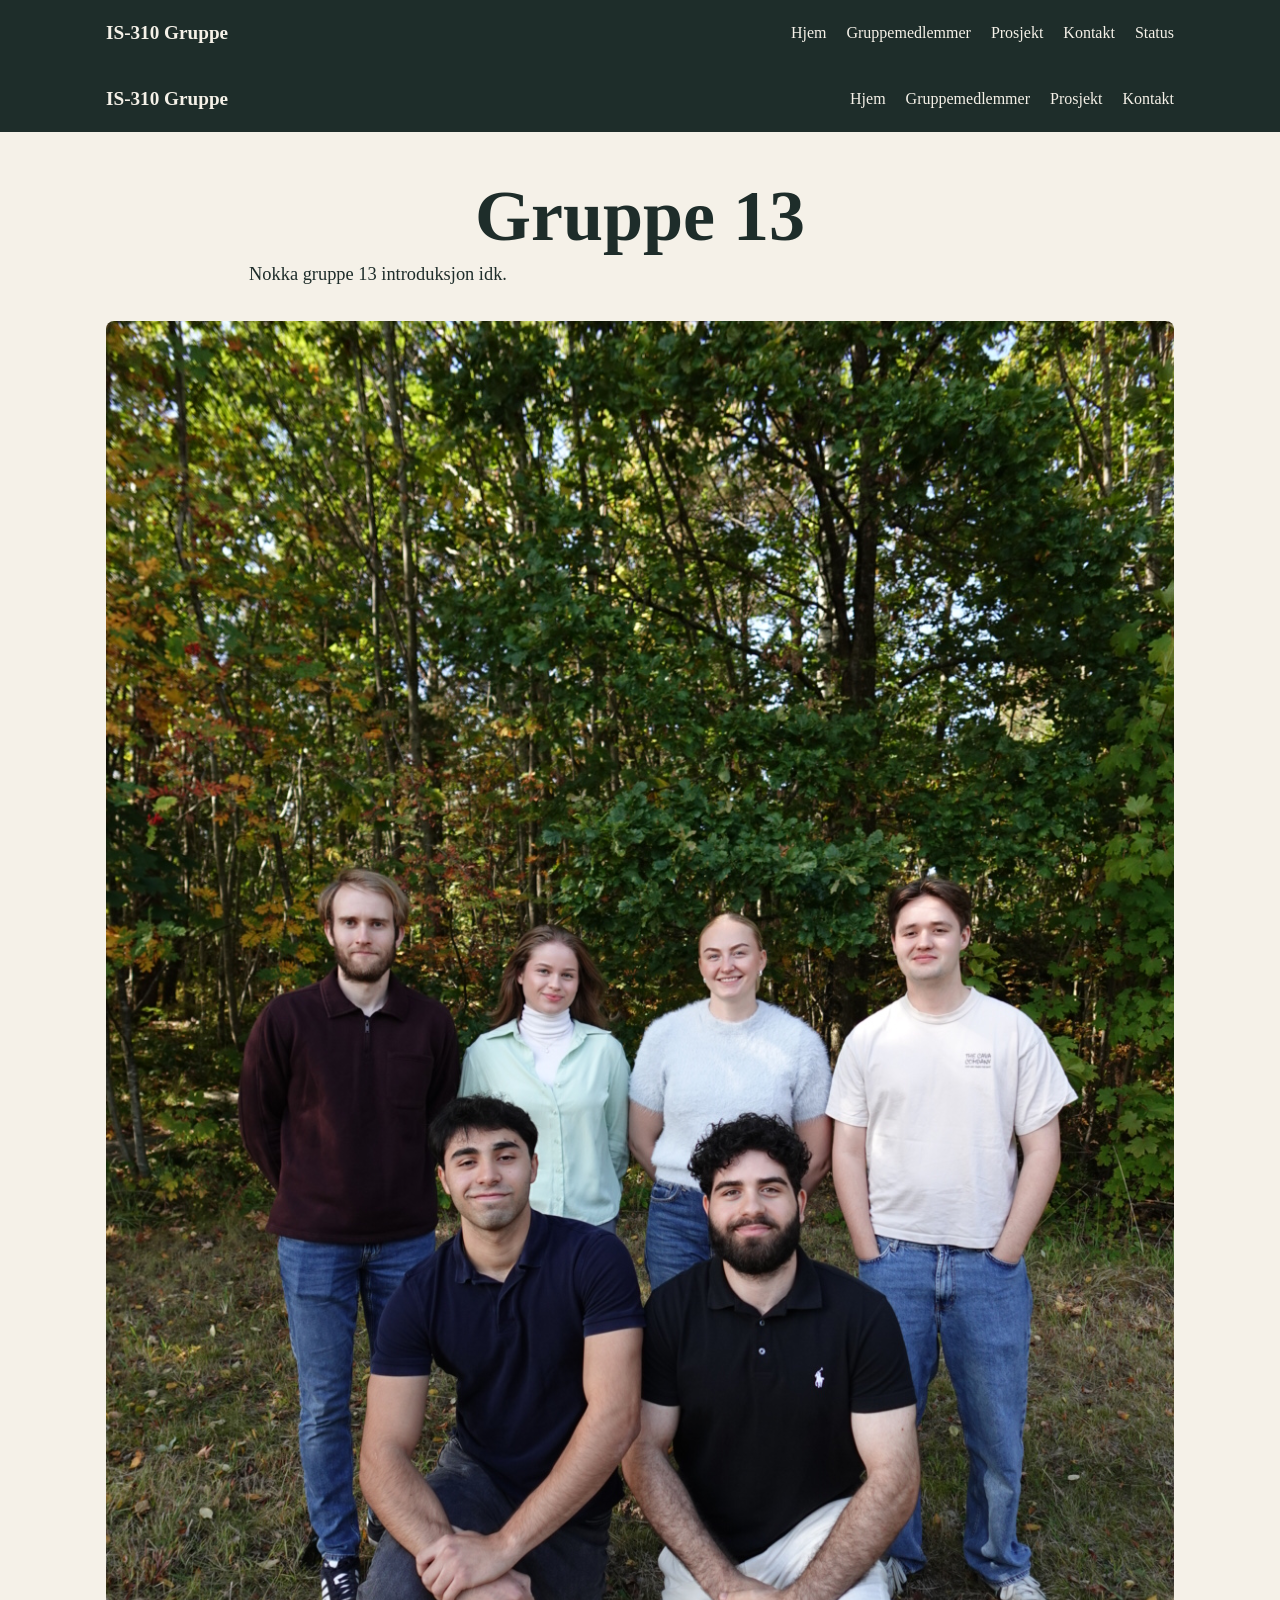
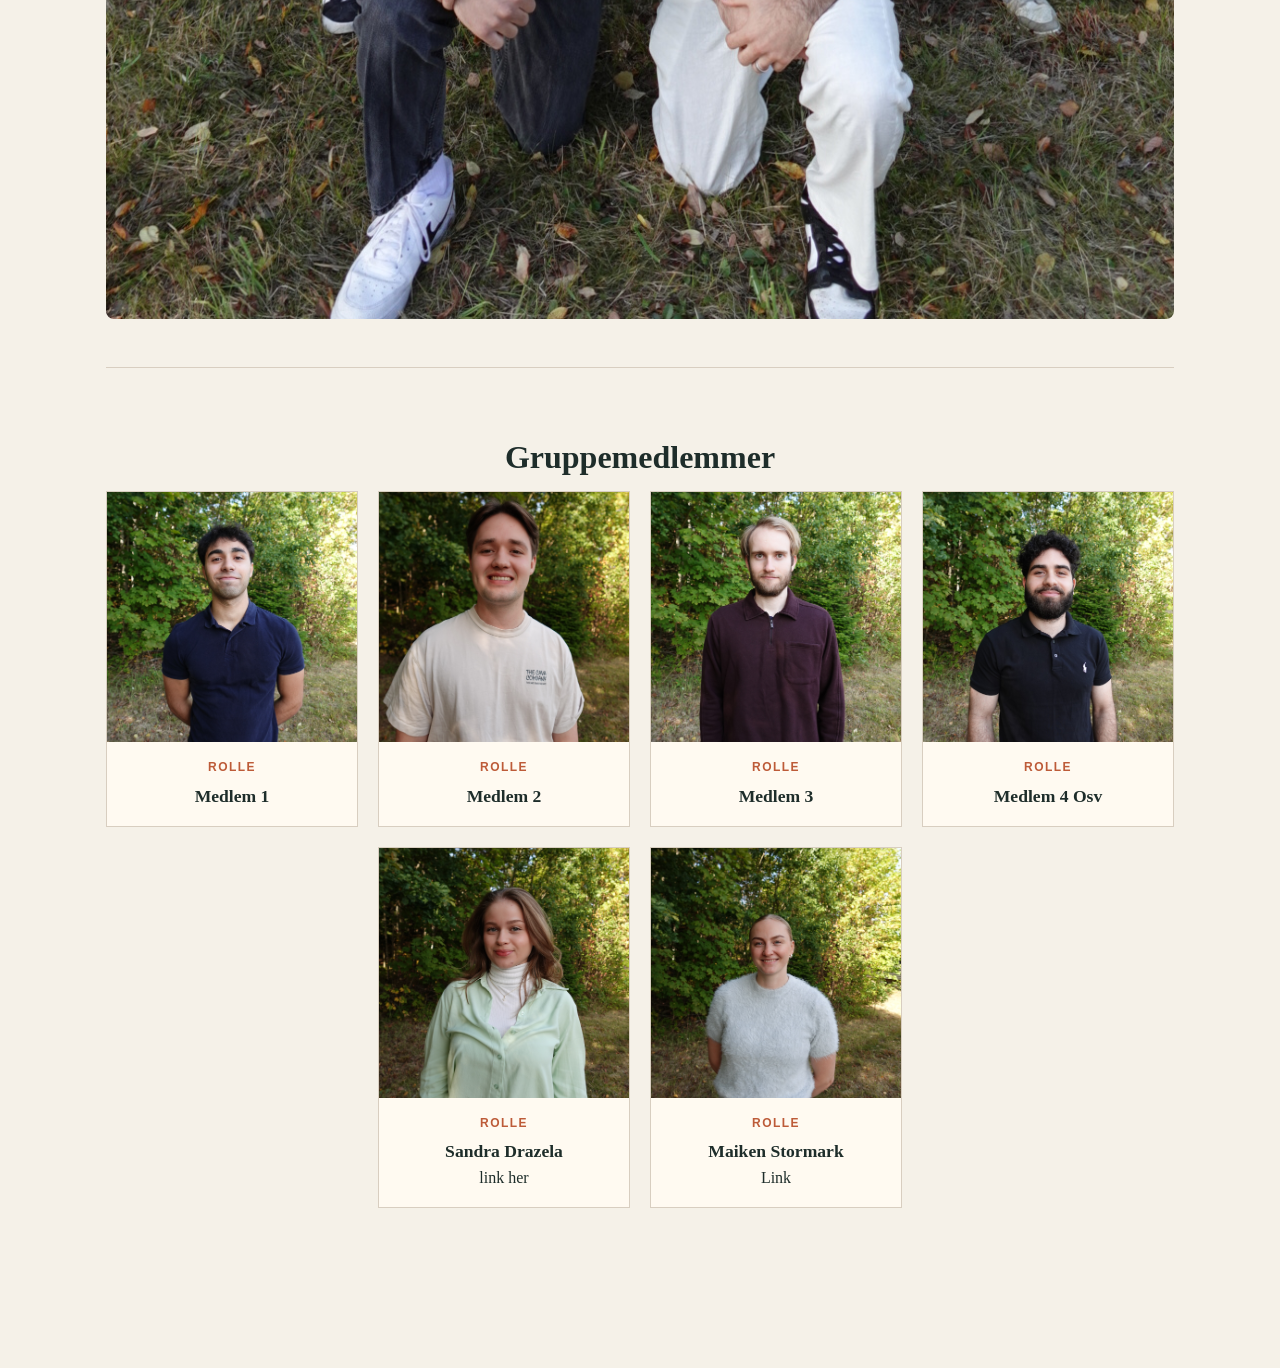
==== Gruppemedlemmer.html @ 1a76570b "tekst for maiken og sandra" ====
<!DOCTYPE html>
<html lang="no">
<head>
    <meta charset="UTF-8">
    <meta name="viewport" content="width=device-width, initial-scale=1.0">
    <link rel="stylesheet" href="styles.css">
    <script src="script.js" defer></script>
    <title>Gruppemedlemmer</title>
</head>
<body>
    <header>
         <nav>
            <a href="index.html">IS-310 Gruppe</a>
            <ul>
                <li><a href="index.html">Hjem</a></li>
                <li><a href="Gruppemedlemmer.html">Gruppemedlemmer</a></li>
                <li><a href="index.html#prosjekt">Prosjekt</a></li>
                <li><a href="index.html#kontakt">Kontakt</a></li>
            </ul>
        </nav>
    </header>

    <main>
        <section id="gruppe-introduksjon" class="intro-section">
            <h1>Gruppe 13</h1>
            <p class="intro-copy">Nokka gruppe 13 introduksjon idk.</p>
            <div class="group-picture">
                <img src="Bilder/Gruppe.JPG" alt="Gruppebilde">
            </div>
        </section>
        <section class="member-pictures">
            <h2>Gruppemedlemmer</h2>

            <div class="grid"> <!-- Legge til linkedin og andre sosiale medier github profil link osv og style ikoner slik at man trykker på ikon av SoMe også kommer du til linken-->
                <article class="card" tabindex="0" data-good-at="Eksempel info Ferdigheter" data-more-info="Interesser og anna info ig">
                    <img src="Bilder/Moussa.JPG" alt="Moussa Farhat">
                    <div class="card-content">
                        <p class="card-role">Rolle</p>
                        <h3>Medlem 1</h3>
                    </div>
                </article>
                <article class="card" tabindex="0" data-good-at="Ferdigheter etc" data-more-info="Mer info">
                    <img src="Bilder/Birk.JPG" alt="Birk Bonsaksen">
                    <div class="card-content">
                        <p class="card-role">Rolle</p>
                        <h3>Medlem 2</h3>
                    </div>
                </article>
                <article class="card" tabindex="0" data-good-at="etc" data-more-info="etc">
                    <img src="Bilder/Sander.JPG" alt="Sander Hauge">
                    <div class="card-content">
                        <p class="card-role">Rolle</p>
                        <h3>Medlem 3</h3>
                    </div>
                </article>
                <article class="card" tabindex="0" data-good-at="" data-more-info="">
                    <img src="Bilder/Hadi.JPG" alt="Hadi Farhat">
                    <div class="card-content">
                        <p class="card-role">Rolle</p>
                        <h3>Medlem 4 Osv</h3>
                    </div>
                </article>
                <article class="card" tabindex="0" data-good-at="Jeg er 24 år og kommer fra Grimstad. Som person er jeg nysgjerrig, engasjert og opptatt av å lære nye ting og utvikle meg både faglig og personlig. Styrkene mine ligger i samarbeid og struktur, og gjennom min tidligere rolle som leder i studentforeningen for IT-studenter har jeg fått verdifull erfaring med å koordinere oppgaver, følge opp et team og skape god dynamikk.

Mine interesser ligger innenfor design, brukervennlighet og skjæringspunktet mellom mennesker, organisasjon og teknologi. Gjennom studiet har jeg blitt opptatt av hvordan digitale løsninger tilpasses ulike brukerbehov og bidra til å effektivisere arbeidsprosesser. " data-more-info="">
                    <img src="Bilder/Sandra.JPG" alt="Sandra Drazela">
                    <div class="card-content">
                        <p class="card-role">Rolle</p>
                        <h3>Sandra Drazela</h3>
                        <p>link her</p>
                    </div>
                </article>
                <article class="card" tabindex="0" data-good-at="Jeg er 25 år og kommer fra Vennesla. Jeg liker å jobbe med mennesker og har erfaring både fra å jobbe på skole, støttekontakt og som fengselsbetjent. Jeg trives godt i et team og synes det er spennende å bli kjent og lære av brukere og kunder. 
Interessen for IT kom fordi faget er kreativt, nyskapende og gir mange ulike muligheter. Jeg er spesielt interessert i brukerfokus, universell utforming og brukergrenesnitt. Det er motiverende å se hvordan et prosjekt kan utvikle seg fra en ide og samtaler til et faktisk program. Jeg liker godt å lære nye ting og ser frem til å utvikle meg videre gjennom dette prosjektet. 
" data-more-info="">
                    <img src="Bilder/Maiken.JPG" alt="Maiken Stormark">
                    <div class="card-content">
                        <p class="card-role">Rolle</p>
                        <h3>Maiken Stormark</h3>
                        <p> Link</p>
            
                    </div>
                </article>
            </div>
        </section>
    </main>
    <div class="image-modal" aria-hidden="true" role="dialog" aria-labelledby="modal-title">
        <div class="member-modal">
            <button class="modal-close" type="button" aria-label="Lukk informasjon">&times;</button>
            <img class="modal-member-image" src="" alt="">
            <p class="card-role modal-role"></p>
            <h2 id="modal-title"></h2>
            <p><strong>God på:</strong> <span class="modal-strengths"></span></p>
            <p class="modal-description"></p>
        </div>
    </div>
</body>
</html>
---- styles.css ----
* {
    box-sizing: border-box;
}

body {
    margin: 0;
    font-family: Georgia, 'Times New Roman', serif;
    background: #f5f1e8;
    color: #1e2d2a;
    line-height: 1.6;
}

a {
    color: #1e2d2a;
    text-decoration: none;
}

a:hover {
    color: #bd5b38;
}

header {
    background: #1e2d2a;
    color: #f5f1e8;
    padding: 1.1rem 0;
    position: sticky;
    top: 0;
    z-index: 10;
}

nav {
    max-width: 1100px;
    margin: 0 auto;
    padding: 0 1rem;
    display: flex;
    justify-content: space-between;
    align-items: center;
}

nav > a {
    font-weight: bold;
    font-size: 1.2rem;
    color: #f5f1e8;
    margin-right: 2rem;
}

nav ul {
    list-style: none;
    margin: 0;
    padding: 0;
    display: flex;
    gap: 1.25rem;
}

nav li a {
    color: #f5f1e8;
    transition: color 180ms ease;
}

nav li a:hover,
nav li a:focus-visible {
    color: #e7a27c;
}

nav li {
    display: inline;
}

main {
    max-width: 1100px;
    margin: 0 auto;
    padding: 3rem 1rem;
    text-align: center;
}

section {
    margin-bottom: 4rem;
    padding-bottom: 3rem;
    border-bottom: 1px solid #d8cec0;
}

section:last-child {
    border-bottom: none;
}

h1, h2, h3 {
    margin-top: 0;
    margin-bottom: 0.5rem;
}

h1 {
    font-size: clamp(2.5rem, 6vw, 4.5rem);
    line-height: 1;
}

h2 {
    font-size: 2rem;
}

h3 {
    font-size: 1.1rem;
}

.projects-container {
    display: flex;
    gap: 1.5rem;
    justify-content: center;
    flex-wrap: wrap;
    margin-top: 2rem;
}

.project-card {
    flex: 1;
    min-width: 200px;
    max-width: 250px;
    padding: 2rem;
    background: #ffffff;
    border: 1px solid #d8cec0;
    border-radius: 8px;
    box-shadow: 0 2px 4px rgba(0, 0, 0, 0.1);
}

.pågår {
    margin-top: 4rem;
    margin-bottom: 4rem;
}

.fullført {
    margin-top: 4rem;
    margin-bottom: 4rem;
}

.demo {
    margin-top: 4rem;
    margin-bottom: 4rem;
}

p {
    margin: 0.5rem 0;
}

article {
    margin-bottom: 1rem;
}

.card-role {
    color: #bd5b38;
    font-family: Arial, sans-serif;
    font-size: 0.75rem;
    font-weight: bold;
    letter-spacing: 0.12em;
    text-transform: uppercase;
}

.intro-copy {
    font-size: 1.15rem;
    max-width: 34rem;
}

.group-picture {
    margin-top: 2rem;
    max-height: 100%;
}

.group-picture img {
    display: block;
     width: 100%;
    height: auto;
    border-radius: 8px;
}
   

.grid {
    display: grid;
    gap: 1.25rem;
    grid-template-columns: repeat(4, minmax(0, 1fr));
}

.card {
    background: #fffaf1;
    border: 1px solid #d8cec0;
    cursor: pointer;
    margin: 0;
    overflow: hidden;
    transition: box-shadow 180ms ease, transform 180ms ease;
}

.card:hover,
.card:focus-visible {
    box-shadow: 0 0.75rem 1.5rem rgba(30, 45, 42, 0.14);
    outline: none;
    transform: translateY(-0.25rem);
}

.card img {
    aspect-ratio: 1 / 1;
    display: block;
    object-fit: cover;
    width: 100%;
}

.card img:not([src]),
.card img[src=""] {
    background: #ded5c8;
}

.card-content {
    padding: 1rem;
}

.card-content h3,
.card-content p {
    margin: 0;
}

.card-role {
    margin-bottom: 0.25rem !important;
}

.card:nth-child(5),
.card:nth-child(6) {
    grid-column: 2 / span 1;
}

.card:nth-child(6) {
    grid-column: 3 / span 1;
}

.image-modal {
    align-items: center;
    background: rgba(20, 30, 28, 0.88);
    display: flex;
    inset: 0;
    justify-content: center;
    opacity: 0;
    padding: 2rem;
    pointer-events: none;
    position: fixed;
    transition: opacity 180ms ease;
    visibility: hidden;
    z-index: 2;
}

.image-modal.is-open {
    opacity: 1;
    pointer-events: auto;
    visibility: visible;
}

body.modal-open {
    overflow: hidden;
}

.member-modal {
    background: #fffaf1;
    max-width: 30rem;
    padding: 2.5rem 2rem 2rem;
    position: relative;
    width: 100%;

    max-height: 90vh;
    overflow-y: auto;

}

.modal-member-image {
    aspect-ratio: 1 / 1;
    background: #ded5c8;
    display: block;
    margin-bottom: 1.5rem;
    object-fit: cover;
    width: 100%;
}

.member-modal h2,
.member-modal p {
    margin-top: 0;
}

.modal-close {
    background: transparent;
    border: 0;
    color: black;
    cursor: pointer;
    font-size: 2rem;
    line-height: 1;
    padding: 0.5rem;
    position: absolute;
    right: 1rem;
    top: 1rem;
}

.modal-role {
    margin-bottom: 0.25rem !important;
}

footer {
    border-top: 1px solid #d8cec0;
    padding: 1rem;
    text-align: center;
    color: #68736d;
}

.progress-section {
    margin: 2rem 0 4rem 0;
    max-width: 600px;
    margin-left: auto;
    margin-right: auto;
}

.progress-bar-container {
    width: 100%;
    height: 30px;
    background: #ded5c8;
    border-radius: 15px;
    overflow: hidden;
    border: 1px solid #d8cec0;
    margin-top: 4rem;
}

.progress-bar {
    height: 100%;
    background: linear-gradient(90deg, #307409, #0db01d);
    width: 0%;
    transition: width 300ms ease;
    display: flex;
    align-items: center;
    justify-content: center;
    color: #ffffff;
    font-weight: bold;
    font-size: 0.9rem;
}

#progressText {
    text-align: center;
    margin-top: 1rem;
    font-weight: bold;
    color: #1e2d2a;
}

@media (max-width: 700px) {
    nav {
        align-items: flex-start;
        flex-direction: column;
        gap: 0.75rem;
    }

    nav ul {
        flex-wrap: wrap;
        gap: 0.5rem 1rem;
    }

    .grid {
        grid-template-columns: repeat(2, minmax(0, 1fr));
    }
}

@media (max-width: 420px) {
    .grid {
        grid-template-columns: 1fr;
    }
}
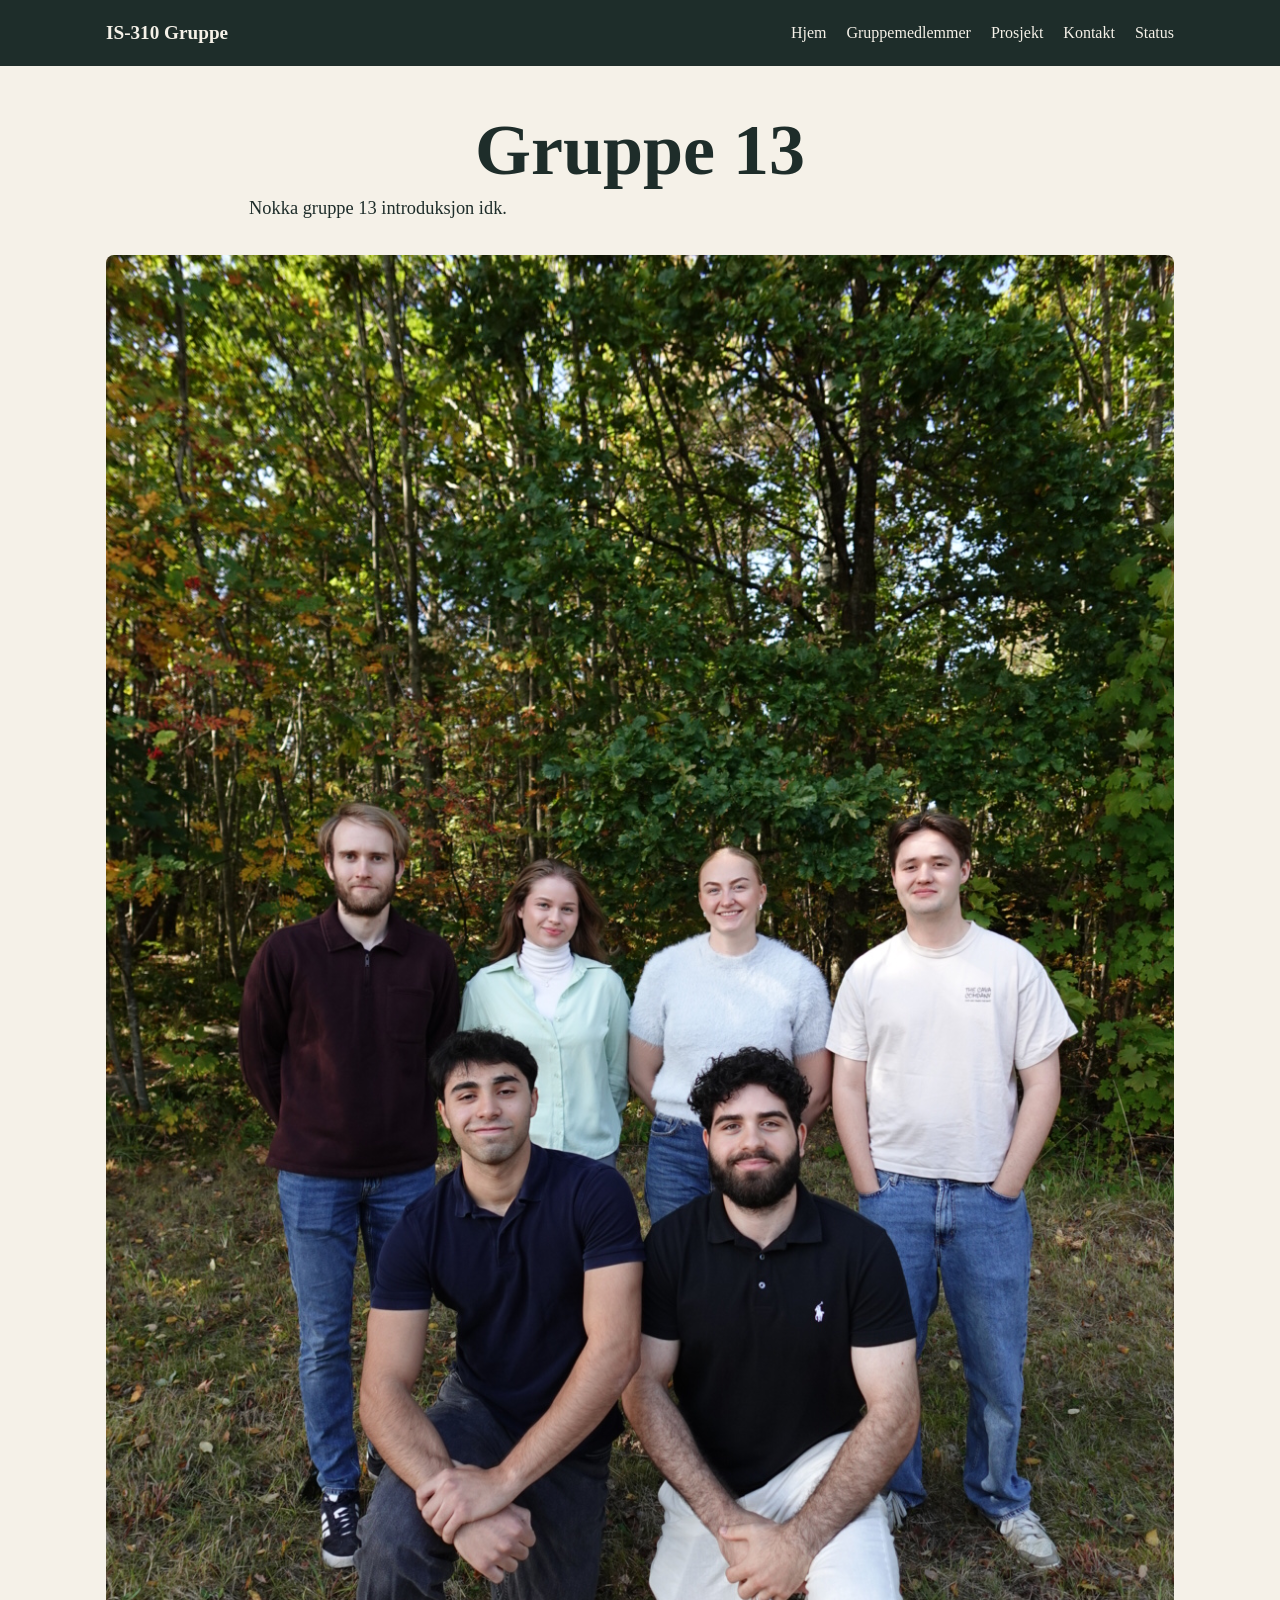
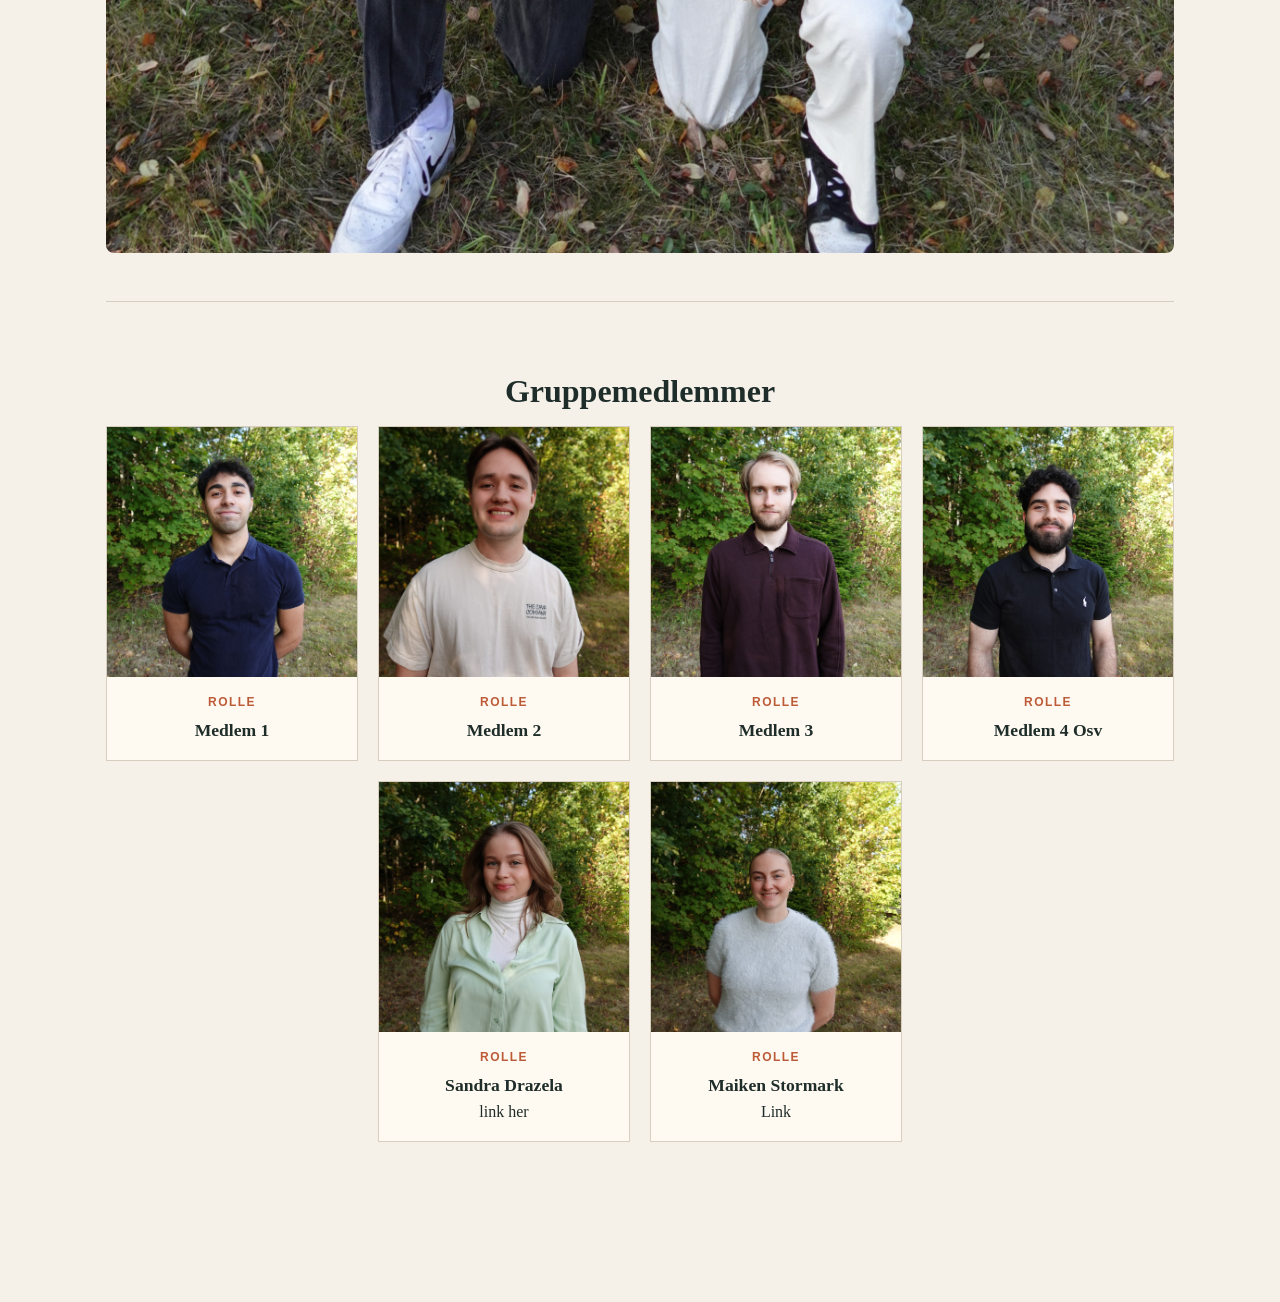
==== commit 71a554a6: "Merge branch 'maiken'" ====
--- a/Gruppemedlemmer.html
+++ b/Gruppemedlemmer.html
@@ -8,18 +8,6 @@
     <title>Gruppemedlemmer</title>
 </head>
 <body>
-    <header>
-         <nav>
-            <a href="index.html">IS-310 Gruppe</a>
-            <ul>
-                <li><a href="index.html">Hjem</a></li>
-                <li><a href="Gruppemedlemmer.html">Gruppemedlemmer</a></li>
-                <li><a href="index.html#prosjekt">Prosjekt</a></li>
-                <li><a href="index.html#kontakt">Kontakt</a></li>
-            </ul>
-        </nav>
-    </header>
-
     <main>
         <section id="gruppe-introduksjon" class="intro-section">
             <h1>Gruppe 13</h1>
@@ -39,7 +27,7 @@
                         <h3>Medlem 1</h3>
                     </div>
                 </article>
-                <article class="card" tabindex="0" data-good-at="Ferdigheter etc" data-more-info="Mer info">
+                <article class="card" tabindex="0" data-good-at="Moussa er lowkey den beste i verden, han kan det ingen andre kan og han skal fange alle pokemon i verden, han skal være den beste som noen gang var" data-more-info="Referanse til pokemon go, han er en pokemon masterweofweofjwf oeiwfo iwefoi ewjfoiwejfoi wefojwe ofjweoifj ewoifj weoifj owiejfoiwejf wef owejfoijwe foiwejf oiwejfoipa jgoihøi dshøgas jgh akjshd kjlfghasjfh sdjklfhls dhfluiwehfiu ewhfpuiah sfpiusdh puiheui fhaesui  ">
                     <img src="Bilder/Birk.JPG" alt="Birk Bonsaksen">
                     <div class="card-content">
                         <p class="card-role">Rolle</p>
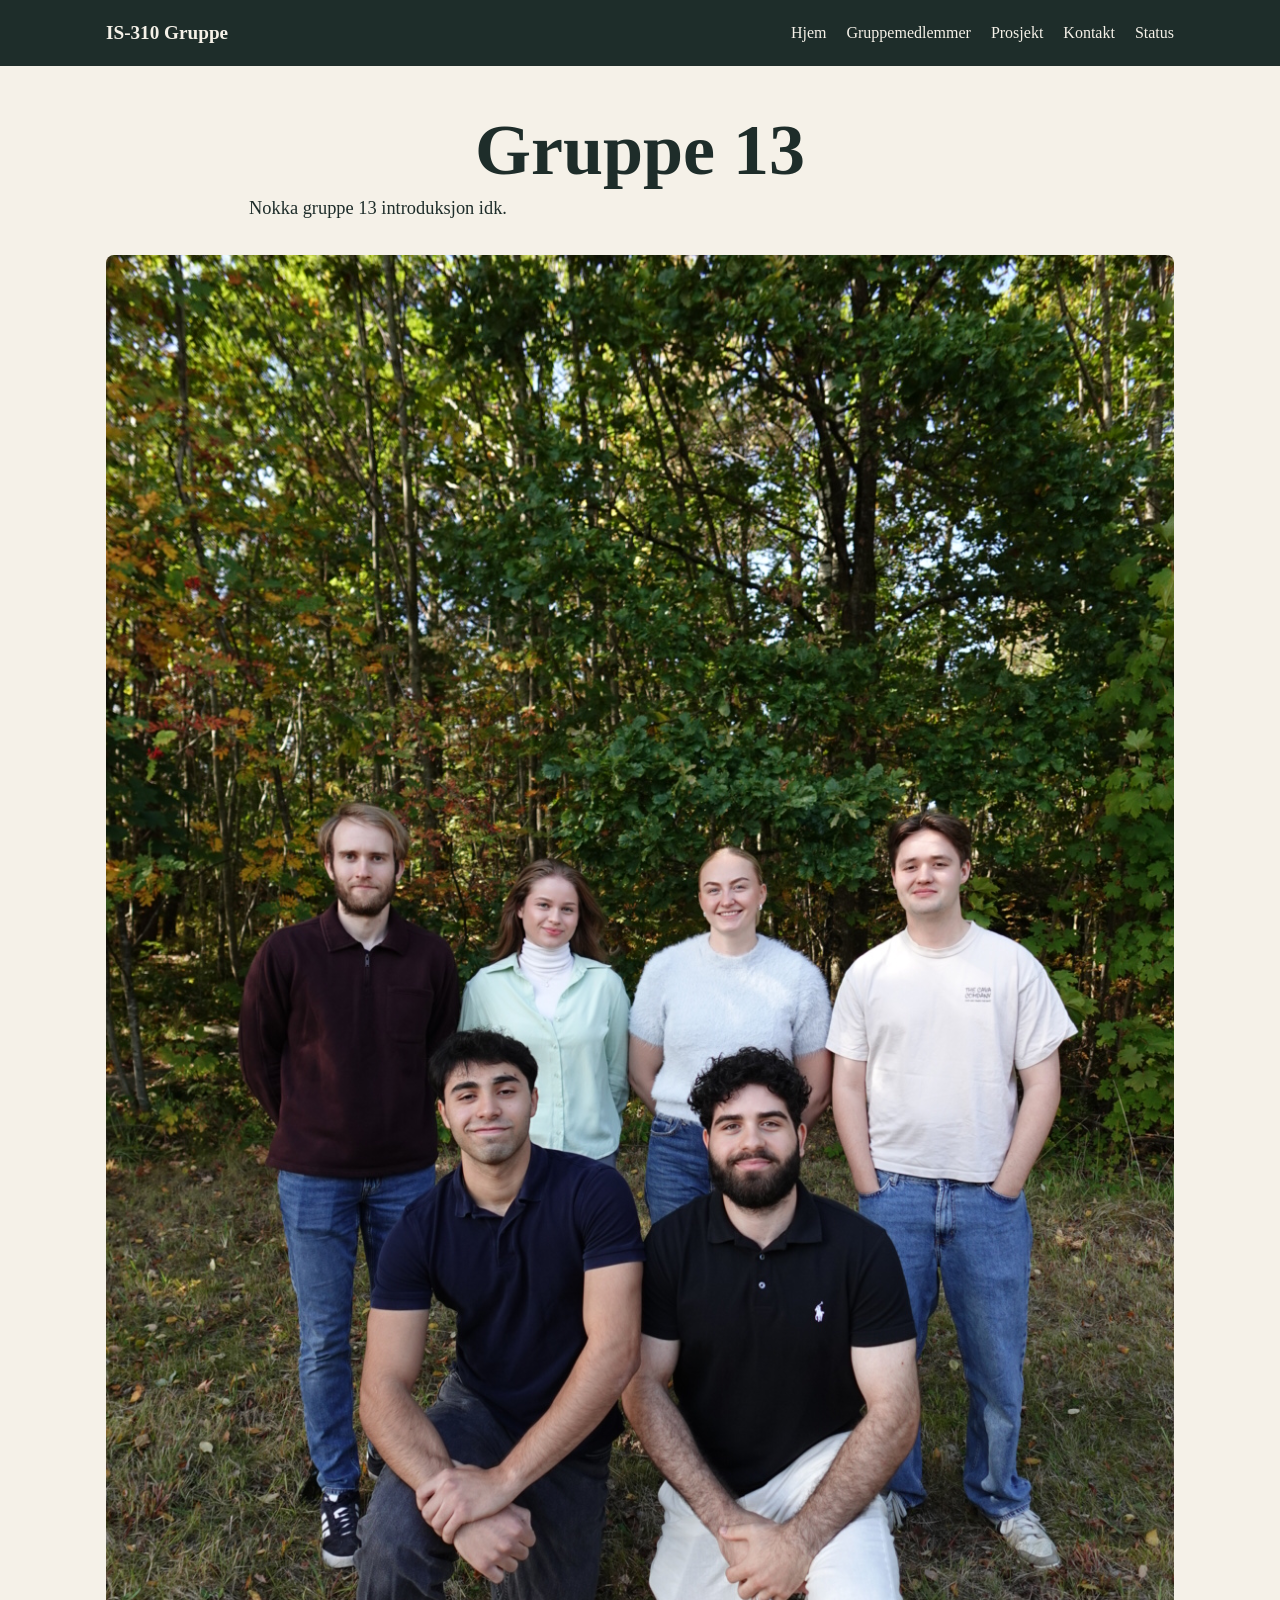
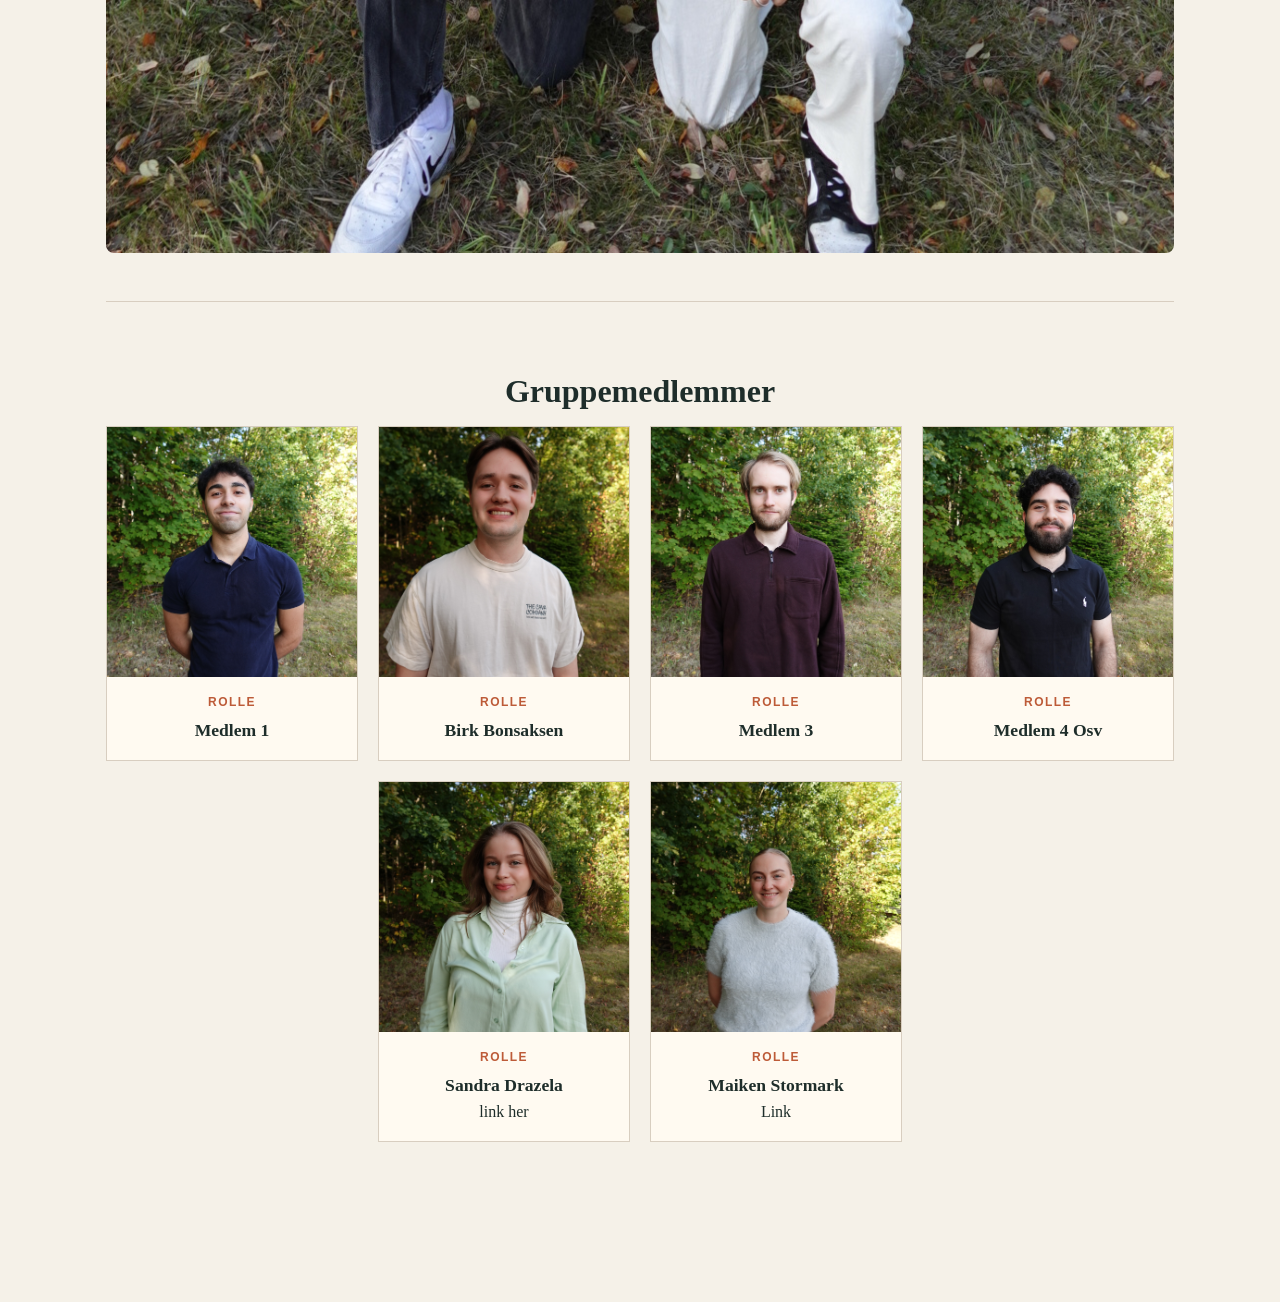
==== commit 98d7781a: "La til info Birk" ====
--- a/Gruppemedlemmer.html
+++ b/Gruppemedlemmer.html
@@ -27,11 +27,11 @@
                         <h3>Medlem 1</h3>
                     </div>
                 </article>
-                <article class="card" tabindex="0" data-good-at="Moussa er lowkey den beste i verden, han kan det ingen andre kan og han skal fange alle pokemon i verden, han skal være den beste som noen gang var" data-more-info="Referanse til pokemon go, han er en pokemon masterweofweofjwf oeiwfo iwefoi ewjfoiwejfoi wefojwe ofjweoifj ewoifj weoifj owiejfoiwejf wef owejfoijwe foiwejf oiwejfoipa jgoihøi dshøgas jgh akjshd kjlfghasjfh sdjklfhls dhfluiwehfiu ewhfpuiah sfpiusdh puiheui fhaesui  ">
+                <article class="card" tabindex="0" data-good-at="Jeg er 22 år, og kommer fra Trondheim. Gjennom studiet mitt i IT og Informasjonssystemer har jeg lært mye om hvordan it systemer burde utformes, og hvilket fokus man burde ha som utvikler. Mitt favoritt område er problemløsning, da jeg syns det er spennde å se resultater av arbeidet mitt. Derfor gleder jeg meg til å delta på et større prosjekt hvor jeg kan utforske mer av hvordan det er å jobbe med utvikling." data-more-info="">
                     <img src="Bilder/Birk.JPG" alt="Birk Bonsaksen">
                     <div class="card-content">
                         <p class="card-role">Rolle</p>
-                        <h3>Medlem 2</h3>
+                        <h3>Birk Bonsaksen</h3>
                     </div>
                 </article>
                 <article class="card" tabindex="0" data-good-at="etc" data-more-info="etc">
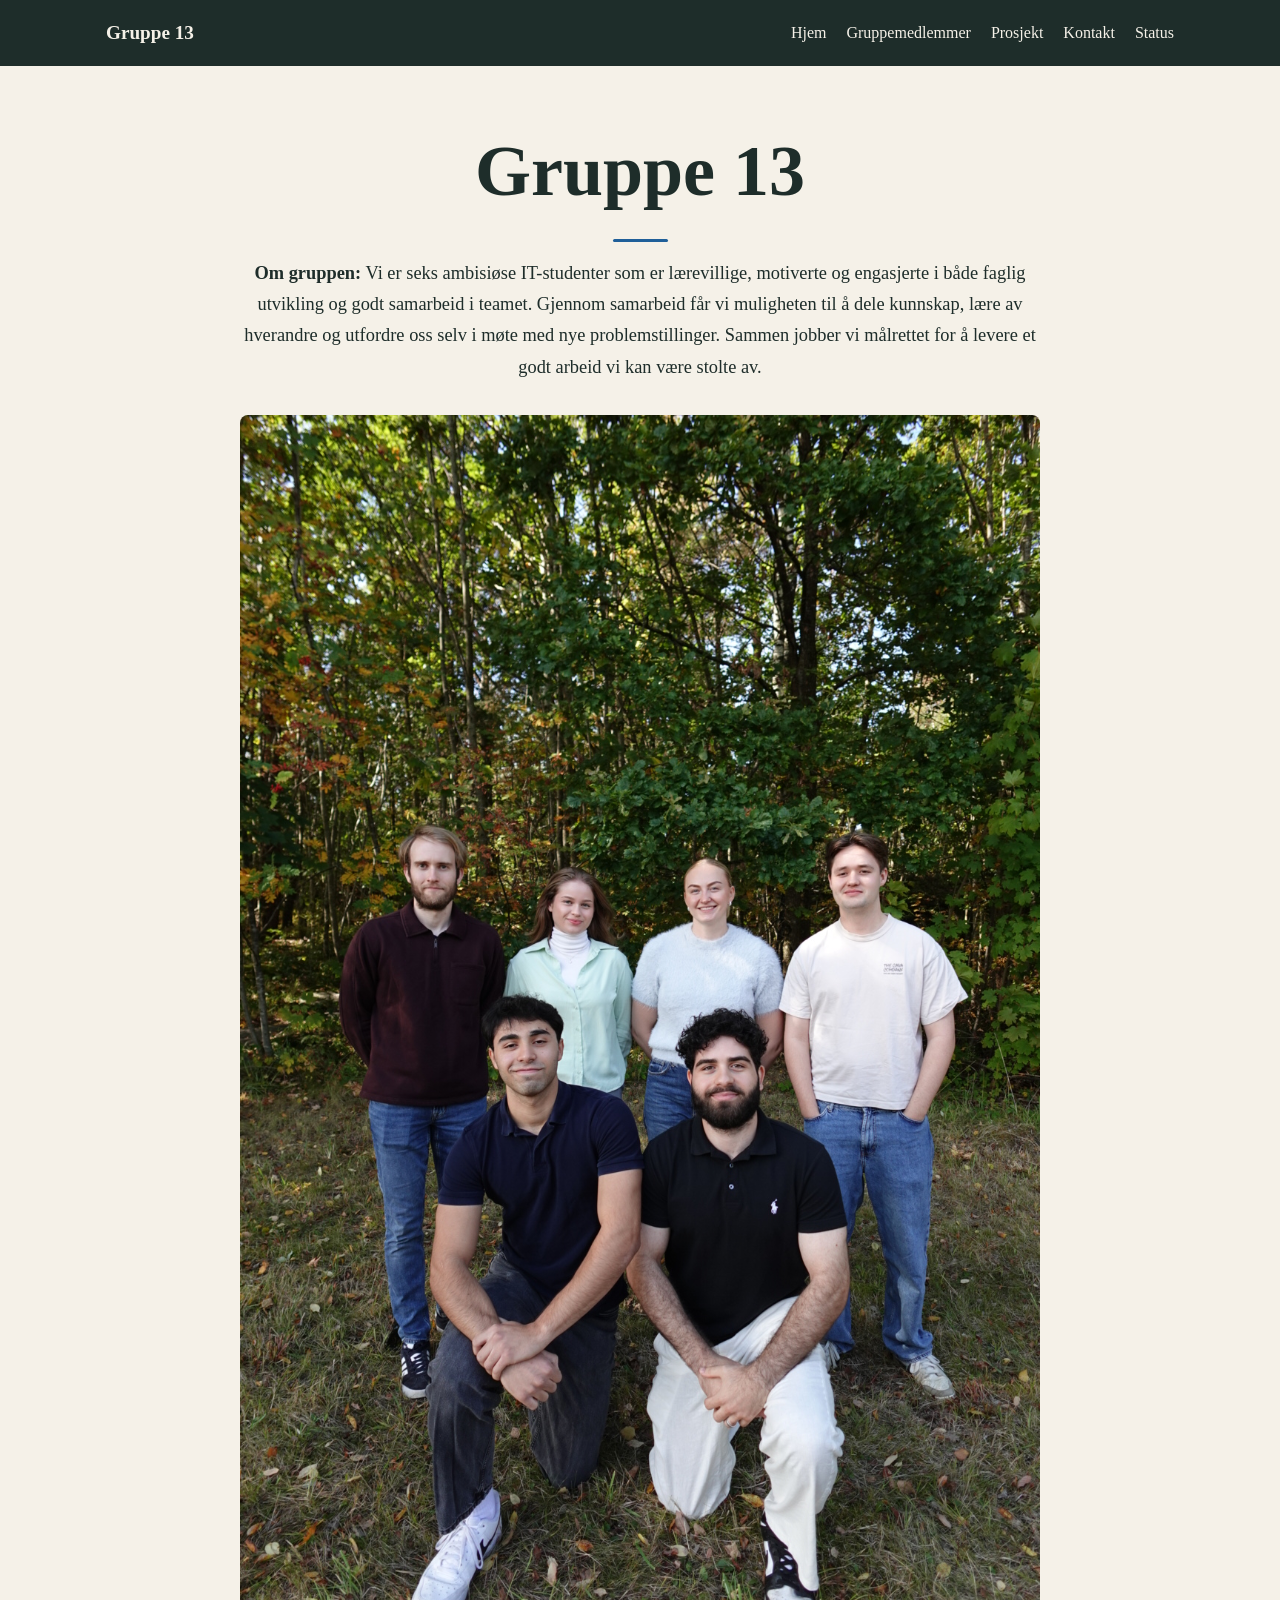
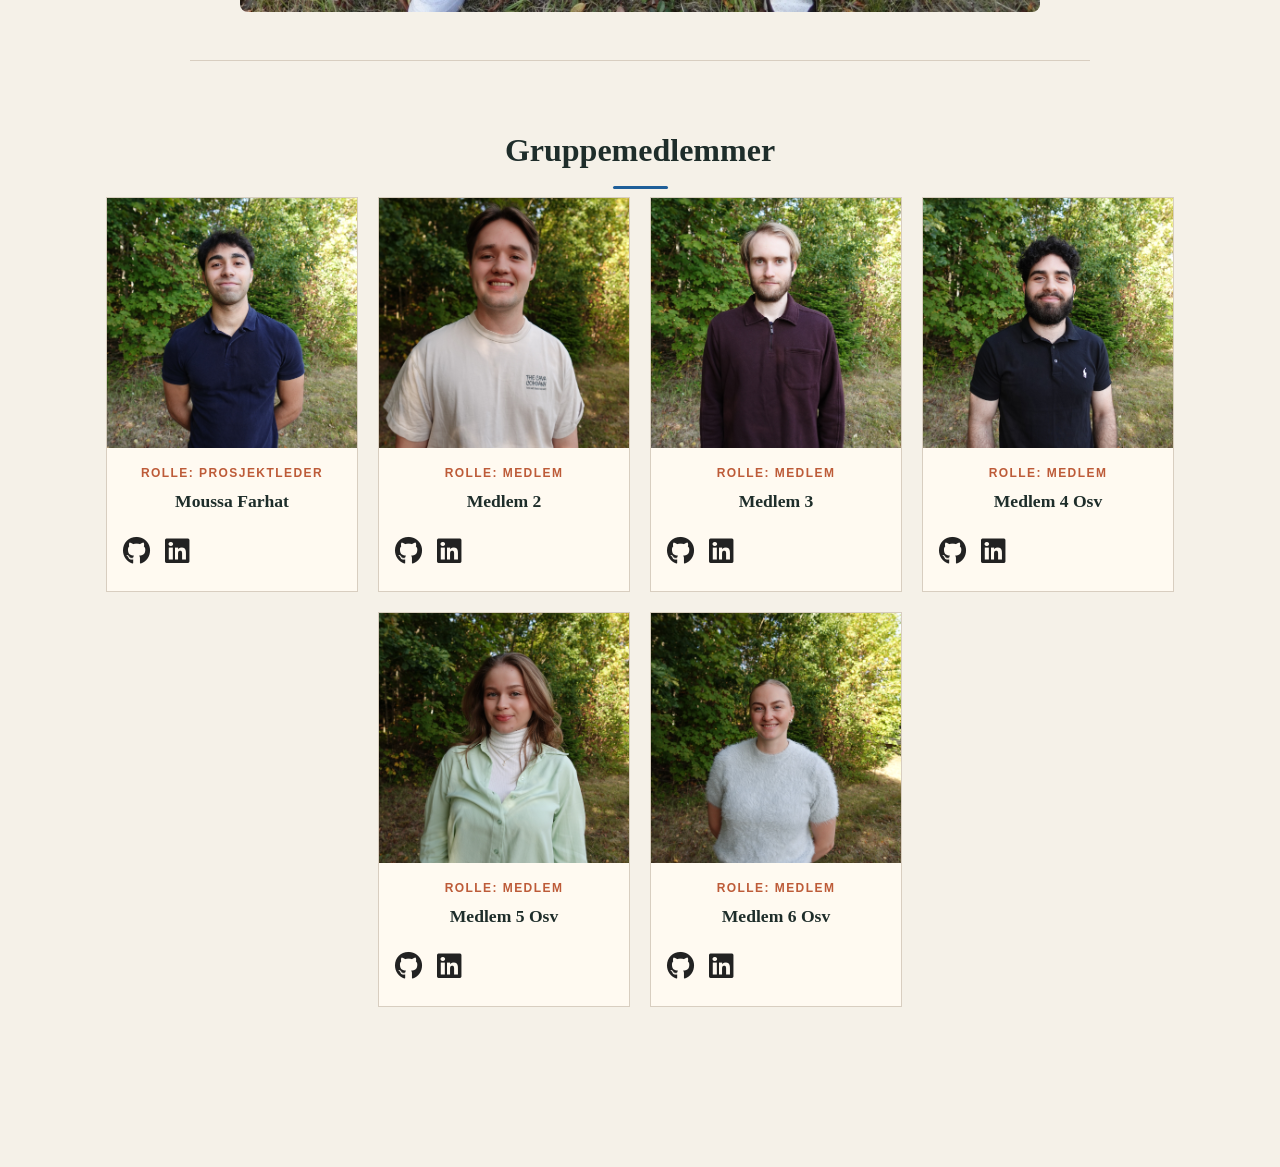
==== commit 0ccbdaaa: "Legge til masse tekst på hjemsiden, og ikoner som lenker" ====
--- a/Gruppemedlemmer.html
+++ b/Gruppemedlemmer.html
@@ -6,12 +6,14 @@
     <link rel="stylesheet" href="styles.css">
     <script src="script.js" defer></script>
     <title>Gruppemedlemmer</title>
+    <link rel="stylesheet"
+      href="https://cdnjs.cloudflare.com/ajax/libs/font-awesome/6.5.2/css/all.min.css">
 </head>
 <body>
     <main>
         <section id="gruppe-introduksjon" class="intro-section">
             <h1>Gruppe 13</h1>
-            <p class="intro-copy">Nokka gruppe 13 introduksjon idk.</p>
+            <p class="intro-copy"><strong>Om gruppen:</strong> Vi er seks ambisiøse IT-studenter som er lærevillige, motiverte og engasjerte i både faglig utvikling og godt samarbeid i teamet. Gjennom samarbeid får vi muligheten til å dele kunnskap, lære av hverandre og utfordre oss selv i møte med nye problemstillinger. Sammen jobber vi målrettet for å levere et godt arbeid vi kan være stolte av.</p>
             <div class="group-picture">
                 <img src="Bilder/Gruppe.JPG" alt="Gruppebilde">
             </div>
@@ -20,53 +22,98 @@
             <h2>Gruppemedlemmer</h2>
 
             <div class="grid"> <!-- Legge til linkedin og andre sosiale medier github profil link osv og style ikoner slik at man trykker på ikon av SoMe også kommer du til linken-->
-                <article class="card" tabindex="0" data-good-at="Eksempel info Ferdigheter" data-more-info="Interesser og anna info ig">
+                <article class="card" tabindex="0"
+                data-good-at="Prosjektledelse, Organisering, Kommunikasjon"
+                 data-more-info="Jeg er 22 år og fra Kristiansand. Jeg er interessert i programmering, systemutvikling og problemløsning, og liker spesielt å jobbe med løsninger som har praktisk nytte. Gjennom studiet har jeg fått erfaring med blant annet webutvikling, databaser og ulike programmeringsspråk. Jeg liker å utfordre meg selv og lære nye ting, og ønsker å bidra både teknisk og praktisk i prosjektet.">    
                     <img src="Bilder/Moussa.JPG" alt="Moussa Farhat">
                     <div class="card-content">
-                        <p class="card-role">Rolle</p>
-                        <h3>Medlem 1</h3>
+                        <p class="card-role">Rolle: Prosjektleder</p>
+                        <h3>Moussa Farhat</h3>
+                        <div class="social-links">
+                            <a href="https://github.com/MesiPesi" target="_blank" aria-label="GitHub">
+                                <i class="fa-brands fa-github"></i>
+                            </a>
+                            <a href="https://www.linkedin.com/in/moussa-farhat-6b891a2bb/" target="_blank" aria-label="LinkedIn">
+                                <i class="fa-brands fa-linkedin"></i>
+                            </a>
+                        </div>
                     </div>
                 </article>
-                <article class="card" tabindex="0" data-good-at="Jeg er 22 år, og kommer fra Trondheim. Gjennom studiet mitt i IT og Informasjonssystemer har jeg lært mye om hvordan it systemer burde utformes, og hvilket fokus man burde ha som utvikler. Mitt favoritt område er problemløsning, da jeg syns det er spennde å se resultater av arbeidet mitt. Derfor gleder jeg meg til å delta på et større prosjekt hvor jeg kan utforske mer av hvordan det er å jobbe med utvikling." data-more-info="">
+                <article class="card" tabindex="0" 
+                data-good-at="ifjeowjfioewjfoije" 
+                data-more-info="iwefewofjiewj">
                     <img src="Bilder/Birk.JPG" alt="Birk Bonsaksen">
                     <div class="card-content">
-                        <p class="card-role">Rolle</p>
-                        <h3>Birk Bonsaksen</h3>
+                        <p class="card-role">Rolle: Medlem</p>
+                        <h3>Medlem 2</h3>
+                        <div class="social-links">
+                            <a href="https://github.com/" target="_blank" aria-label="GitHub">
+                                <i class="fa-brands fa-github"></i>
+                            </a>
+                            <a href="" target="_blank" aria-label="LinkedIn">
+                                <i class="fa-brands fa-linkedin"></i>
+                            </a>
+                        </div>
                     </div>
                 </article>
                 <article class="card" tabindex="0" data-good-at="etc" data-more-info="etc">
                     <img src="Bilder/Sander.JPG" alt="Sander Hauge">
                     <div class="card-content">
-                        <p class="card-role">Rolle</p>
+                        <p class="card-role">Rolle: Medlem</p>
                         <h3>Medlem 3</h3>
+                        <div class="social-links">
+                            <a href="" target="_blank" aria-label="GitHub">
+                                <i class="fa-brands fa-github"></i>
+                            </a>
+                            <a href="" target="_blank" aria-label="LinkedIn">
+                                <i class="fa-brands fa-linkedin"></i>
+                            </a>
+                        </div>
                     </div>
                 </article>
                 <article class="card" tabindex="0" data-good-at="" data-more-info="">
                     <img src="Bilder/Hadi.JPG" alt="Hadi Farhat">
                     <div class="card-content">
-                        <p class="card-role">Rolle</p>
+                        <p class="card-role">Rolle: Medlem</p>
                         <h3>Medlem 4 Osv</h3>
+                        <div class="social-links">
+                            <a href="" target="_blank" aria-label="GitHub">
+                                <i class="fa-brands fa-github"></i>
+                            </a>
+                            <a href="" target="_blank" aria-label="LinkedIn">
+                                <i class="fa-brands fa-linkedin"></i>
+                            </a>
+                        </div>
                     </div>
                 </article>
-                <article class="card" tabindex="0" data-good-at="Jeg er 24 år og kommer fra Grimstad. Som person er jeg nysgjerrig, engasjert og opptatt av å lære nye ting og utvikle meg både faglig og personlig. Styrkene mine ligger i samarbeid og struktur, og gjennom min tidligere rolle som leder i studentforeningen for IT-studenter har jeg fått verdifull erfaring med å koordinere oppgaver, følge opp et team og skape god dynamikk.
-
-Mine interesser ligger innenfor design, brukervennlighet og skjæringspunktet mellom mennesker, organisasjon og teknologi. Gjennom studiet har jeg blitt opptatt av hvordan digitale løsninger tilpasses ulike brukerbehov og bidra til å effektivisere arbeidsprosesser. " data-more-info="">
+                <article class="card" tabindex="0" data-good-at="" data-more-info="">
                     <img src="Bilder/Sandra.JPG" alt="Sandra Drazela">
                     <div class="card-content">
-                        <p class="card-role">Rolle</p>
-                        <h3>Sandra Drazela</h3>
-                        <p>link her</p>
+                        <p class="card-role">Rolle: Medlem</p>
+                        <h3>Medlem 5 Osv</h3>
+                        <div class="social-links">
+                            <a href="" target="_blank" aria-label="GitHub">
+                                <i class="fa-brands fa-github"></i>
+                            </a>
+                            <a href="" target="_blank" aria-label="LinkedIn">
+                                <i class="fa-brands fa-linkedin"></i>
+                            </a>
+                        </div>
                     </div>
                 </article>
-                <article class="card" tabindex="0" data-good-at="Jeg er 25 år og kommer fra Vennesla. Jeg liker å jobbe med mennesker og har erfaring både fra å jobbe på skole, støttekontakt og som fengselsbetjent. Jeg trives godt i et team og synes det er spennende å bli kjent og lære av brukere og kunder. 
-Interessen for IT kom fordi faget er kreativt, nyskapende og gir mange ulike muligheter. Jeg er spesielt interessert i brukerfokus, universell utforming og brukergrenesnitt. Det er motiverende å se hvordan et prosjekt kan utvikle seg fra en ide og samtaler til et faktisk program. Jeg liker godt å lære nye ting og ser frem til å utvikle meg videre gjennom dette prosjektet. 
-" data-more-info="">
+                <article class="card" tabindex="0" data-good-at="" data-more-info="">
                     <img src="Bilder/Maiken.JPG" alt="Maiken Stormark">
                     <div class="card-content">
-                        <p class="card-role">Rolle</p>
-                        <h3>Maiken Stormark</h3>
-                        <p> Link</p>
-            
+                        <p class="card-role">Rolle: Medlem</p>
+                        <h3>Medlem 6 Osv</h3>
+                        <div class="social-links">
+                            <a href="" target="_blank" aria-label="GitHub">
+                                <i class="fa-brands fa-github"></i>
+                            </a>
+                            <a href="" target="_blank" aria-label="LinkedIn">
+                                <i class="fa-brands fa-linkedin"></i>
+                            </a>
+                        </div>
                     </div>
                 </article>
             </div>
@@ -78,8 +125,8 @@
             <img class="modal-member-image" src="" alt="">
             <p class="card-role modal-role"></p>
             <h2 id="modal-title"></h2>
-            <p><strong>God på:</strong> <span class="modal-strengths"></span></p>
-            <p class="modal-description"></p>
+            <p><strong>Mine styrker:</strong> <span class="modal-strengths"></span></p>
+            <p><strong>Mer informasjon:</strong> <span class="modal-description"> </span></p>
         </div>
     </div>
 </body>
--- a/styles.css
+++ b/styles.css
@@ -52,6 +52,10 @@
     gap: 1.25rem;
 }
 
+nav li {
+    display: inline;
+}
+
 nav li a {
     color: #f5f1e8;
     transition: color 180ms ease;
@@ -60,10 +64,6 @@
 nav li a:hover,
 nav li a:focus-visible {
     color: #e7a27c;
-}
-
-nav li {
-    display: inline;
 }
 
 main {
@@ -73,6 +73,26 @@
     text-align: center;
 }
 
+#prosjekt > p {
+    max-width: 850px;
+    margin: 1.5rem auto 3rem;
+    padding: 1.4rem 2rem;
+
+    background: linear-gradient(
+        90deg,
+        rgba(30, 45, 42, 0.04),
+        rgba(30, 45, 42, 0.08),
+        rgba(30, 45, 42, 0.04)
+    );
+
+    border-top: 1px solid #d8cec0;
+    border-bottom: 1px solid #d8cec0;
+
+    color: #354944;
+    font-size: 1.05rem;
+    line-height: 1.8;
+}   
+
 section {
     margin-bottom: 4rem;
     padding-bottom: 3rem;
@@ -83,14 +103,66 @@
     border-bottom: none;
 }
 
-h1, h2, h3 {
+h1,
+h2,
+h3 {
     margin-top: 0;
     margin-bottom: 0.5rem;
 }
 
+.hero p {
+    max-width: 850px;
+    margin: 1.5rem auto 0;
+    font-size: 1.1rem;
+    line-height: 1.8;
+    color: #354944;
+}
+
+.hero p strong {
+    display: inline-block;
+    color: #1e2d2a;
+    font-size: 1.25rem;
+    margin-bottom: 0.4rem;
+}
+
+.hero p strong::after {
+    content: "";
+    display: block;
+    width: 45px;
+    height: 3px;
+    margin: 0.4rem auto 0.5rem;
+    background: #1f5f99;
+    border-radius: 2px;
+}
+
+.hero .btn {
+    display: inline-block;
+    margin-top: 1.5rem;
+    padding: 0.8rem 1.5rem;
+
+    background: #17324d;
+    color: #ffffff;
+
+    border-radius: 7px;
+    font-weight: bold;
+
+    box-shadow: 0 4px 10px rgba(23, 50, 77, 0.15);
+
+    transition: 
+        background 180ms ease,
+        transform 180ms ease,
+        box-shadow 180ms ease;
+}
+
+.hero .btn:hover {
+    background: #244d73;
+    color: #ffffff;
+    transform: translateY(-2px);
+    box-shadow: 0 6px 14px rgba(23, 50, 77, 0.22);
+}
+
 h1 {
     font-size: clamp(2.5rem, 6vw, 4.5rem);
-    line-height: 1;
 }
 
 h2 {
@@ -99,6 +171,14 @@
 
 h3 {
     font-size: 1.1rem;
+}
+
+p {
+    margin: 0.5rem 0;
+}
+
+article {
+    margin-bottom: 1rem;
 }
 
 .projects-container {
@@ -120,6 +200,74 @@
     box-shadow: 0 2px 4px rgba(0, 0, 0, 0.1);
 }
 
+.project-info {
+    max-width: 1100px;
+    margin: 0 auto;
+    text-align: center;
+}
+
+.project-info h2 {
+    text-align: center;
+    margin-bottom: 2rem;
+}
+
+.project-info-grid {
+    display: grid;
+    grid-template-columns: repeat(3, 1fr);
+    gap: 2rem;
+    width: 100%;
+}
+
+.project-info-card {
+    background: #fffaf1;
+    border: 1px solid #d8cec0;
+    border-radius: 10px;
+    padding: 2.5rem 2rem;
+    min-height: 300px;
+    text-align: left;
+}
+
+.project-info-card h3 {
+    text-align: center;
+    font-size: 1.3rem;
+    margin-bottom: 1.25rem;
+}
+
+.project-info-card p {
+    margin: 0;
+    line-height: 1.7;
+}
+
+.contribution-container {
+    display: flex;
+    justify-content: center;
+    gap: 1.5rem;
+    margin-top: 2rem;
+}
+
+.contribution-card {
+    flex: 1;
+    padding: 1.5rem;
+    background: #fffaf1;
+    border: 1px solid #d8cec0;
+    border-radius: 8px;
+    max-width: 320px;
+}
+
+.contribution-card h3 {
+    margin-bottom: 0.75rem;
+    font-size: 1.2rem;
+}
+
+.contribution-card p {
+    margin: 0;
+}
+
+.contribution-ending {
+    max-width: 750px;
+    margin: 2rem auto 0;
+}
+
 .pågår {
     margin-top: 4rem;
     margin-bottom: 4rem;
@@ -135,12 +283,72 @@
     margin-bottom: 4rem;
 }
 
-p {
-    margin: 0.5rem 0;
-}
-
-article {
-    margin-bottom: 1rem;
+.intro-section {
+    text-align: center;
+    max-width: 900px;
+    margin: 0 auto 4rem;
+}
+
+.intro-copy {
+    font-size: 1.15rem;
+    max-width: 800px;
+    margin: 1rem auto 2rem;
+    line-height: 1.7;
+}
+
+.group-picture {
+    max-width: 800px;
+    margin: 2rem auto 0;
+}
+
+.group-picture img {
+    display: block;
+    width: 100%;
+    height: auto;
+    border-radius: 8px;
+}
+
+.grid {
+    display: grid;
+    gap: 1.25rem;
+    grid-template-columns: repeat(4, minmax(0, 1fr));
+}
+
+.card {
+    background: #fffaf1;
+    border: 1px solid #d8cec0;
+    cursor: pointer;
+    margin: 0;
+    overflow: hidden;
+    transition: box-shadow 180ms ease, transform 180ms ease;
+}
+
+.card:hover,
+.card:focus-visible {
+    box-shadow: 0 0.75rem 1.5rem rgba(30, 45, 42, 0.14);
+    outline: none;
+    transform: translateY(-0.25rem);
+}
+
+.card img {
+    aspect-ratio: 1 / 1;
+    display: block;
+    object-fit: cover;
+    width: 100%;
+}
+
+.card img:not([src]),
+.card img[src=""] {
+    background: #ded5c8;
+}
+
+.card-content {
+    padding: 1rem;
+}
+
+.card-content h3,
+.card-content p {
+    margin: 0;
 }
 
 .card-role {
@@ -150,70 +358,6 @@
     font-weight: bold;
     letter-spacing: 0.12em;
     text-transform: uppercase;
-}
-
-.intro-copy {
-    font-size: 1.15rem;
-    max-width: 34rem;
-}
-
-.group-picture {
-    margin-top: 2rem;
-    max-height: 100%;
-}
-
-.group-picture img {
-    display: block;
-     width: 100%;
-    height: auto;
-    border-radius: 8px;
-}
-   
-
-.grid {
-    display: grid;
-    gap: 1.25rem;
-    grid-template-columns: repeat(4, minmax(0, 1fr));
-}
-
-.card {
-    background: #fffaf1;
-    border: 1px solid #d8cec0;
-    cursor: pointer;
-    margin: 0;
-    overflow: hidden;
-    transition: box-shadow 180ms ease, transform 180ms ease;
-}
-
-.card:hover,
-.card:focus-visible {
-    box-shadow: 0 0.75rem 1.5rem rgba(30, 45, 42, 0.14);
-    outline: none;
-    transform: translateY(-0.25rem);
-}
-
-.card img {
-    aspect-ratio: 1 / 1;
-    display: block;
-    object-fit: cover;
-    width: 100%;
-}
-
-.card img:not([src]),
-.card img[src=""] {
-    background: #ded5c8;
-}
-
-.card-content {
-    padding: 1rem;
-}
-
-.card-content h3,
-.card-content p {
-    margin: 0;
-}
-
-.card-role {
     margin-bottom: 0.25rem !important;
 }
 
@@ -224,6 +368,22 @@
 
 .card:nth-child(6) {
     grid-column: 3 / span 1;
+}
+
+.social-links {
+    display: flex;
+    gap: 15px;
+    margin-top: 15px;
+}
+
+.social-links a {
+    font-size: 28px;
+    color: #222;
+    text-decoration: none;
+}
+
+.social-links a:hover {
+    transform: scale(1.15);
 }
 
 .image-modal {
@@ -257,10 +417,8 @@
     padding: 2.5rem 2rem 2rem;
     position: relative;
     width: 100%;
-
     max-height: 90vh;
     overflow-y: auto;
-
 }
 
 .modal-member-image {
@@ -294,18 +452,9 @@
     margin-bottom: 0.25rem !important;
 }
 
-footer {
-    border-top: 1px solid #d8cec0;
-    padding: 1rem;
-    text-align: center;
-    color: #68736d;
-}
-
 .progress-section {
-    margin: 2rem 0 4rem 0;
+    margin: 2rem auto 4rem;
     max-width: 600px;
-    margin-left: auto;
-    margin-right: auto;
 }
 
 .progress-bar-container {
@@ -338,6 +487,107 @@
     color: #1e2d2a;
 }
 
+footer {
+    border-top: 1px solid #d8cec0;
+    padding: 1rem;
+    text-align: center;
+    color: #68736d;
+}
+
+#kontakt {
+    text-align: center;
+    padding: 4rem 0;
+}
+
+#kontakt h2 {
+    font-size: 2.5rem;
+    margin-bottom: 0.5rem;
+}
+
+.contact-intro {
+    margin: 0.5rem auto 3.5rem;
+    color: #313f4e;
+    font-size: 1.15rem;
+    font-weight: normal;
+}
+
+.contact-container {
+    display: flex;
+    justify-content: space-around;
+    align-items: center;
+    gap: 2rem;
+    margin-top: 2.5rem;
+}
+
+.contact-item {
+    display: flex;
+    align-items: center;
+    gap: 1.2rem;
+    color: #1e2d2a;
+    font-size: 1.15rem;
+    text-decoration: none;
+    transition: transform 180ms ease;
+}
+
+.contact-item:hover {
+    color: #1e2d2a;
+    transform: translateY(-3px);
+}
+
+.contact-icon {
+    width: 60px;
+    height: 60px;
+    flex-shrink: 0;
+
+    display: flex;
+    align-items: center;
+    justify-content: center;
+
+    background: #fffaf1;
+    border: 1px solid #d8cec0;
+    border-radius: 50%;
+
+    color: #1e2d2a;
+    font-size: 1.5rem;
+
+    box-shadow: 0 4px 12px rgba(30, 45, 42, 0.1);
+}
+
+.contact-item:hover .contact-icon {
+    background: #1e2d2a;
+    color: #f5f1e8;
+}
+
+.contact-icon i {
+    display: block;
+}
+
+.contact-item:hover .contact-icon {
+    background: #1e2d2a;
+    color: #f5f1e8;
+    transform: scale(1.05);
+}
+
+h1::after,
+h2::after {
+    content: "";
+    display: block;
+    width: 55px;
+    height: 3px;
+    margin: 0.6rem auto 0;
+    background: #1f5f99;
+    border-radius: 3px;
+}
+
+@media (max-width: 700px) {
+    .contact-container {
+        flex-direction: column;
+        align-items: flex-start;
+        max-width: 320px;
+        margin: 2.5rem auto 0;
+    }
+}
+
 @media (max-width: 700px) {
     nav {
         align-items: flex-start;
@@ -359,4 +609,4 @@
     .grid {
         grid-template-columns: 1fr;
     }
-}
+}
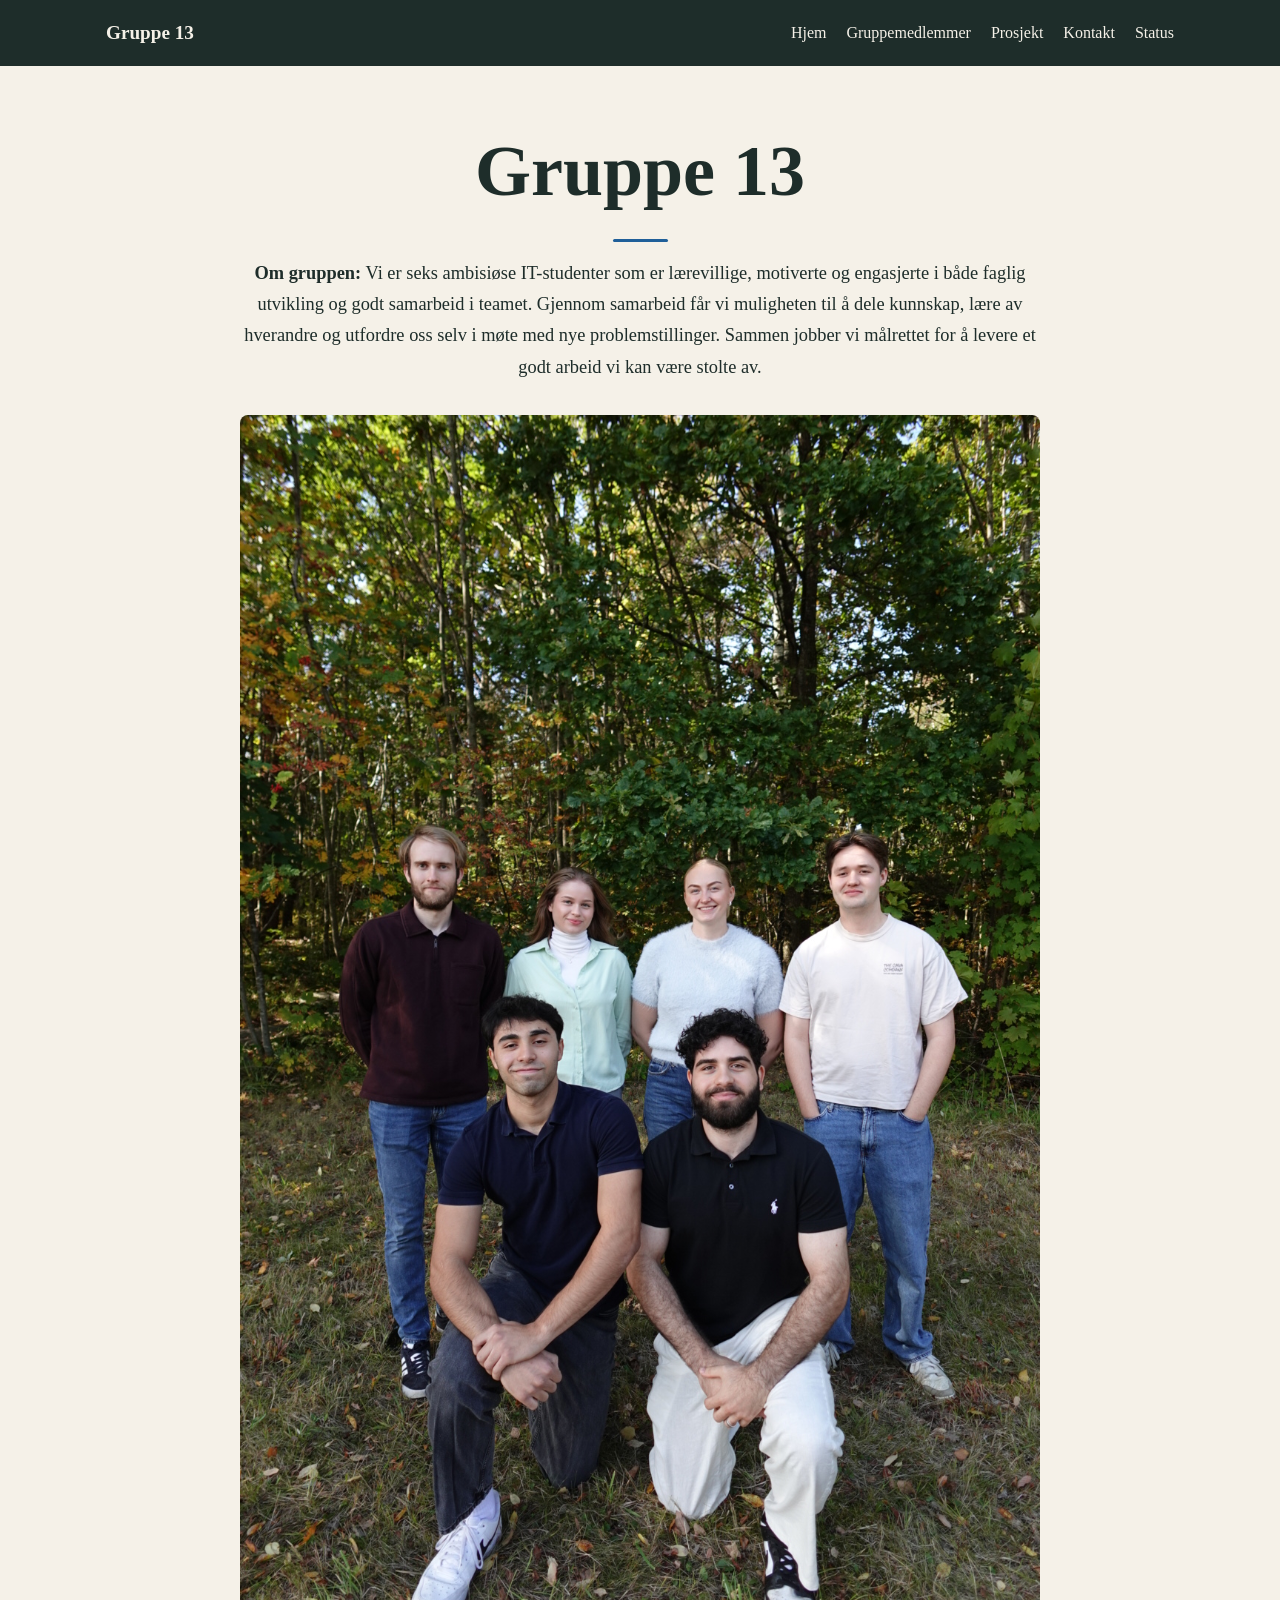
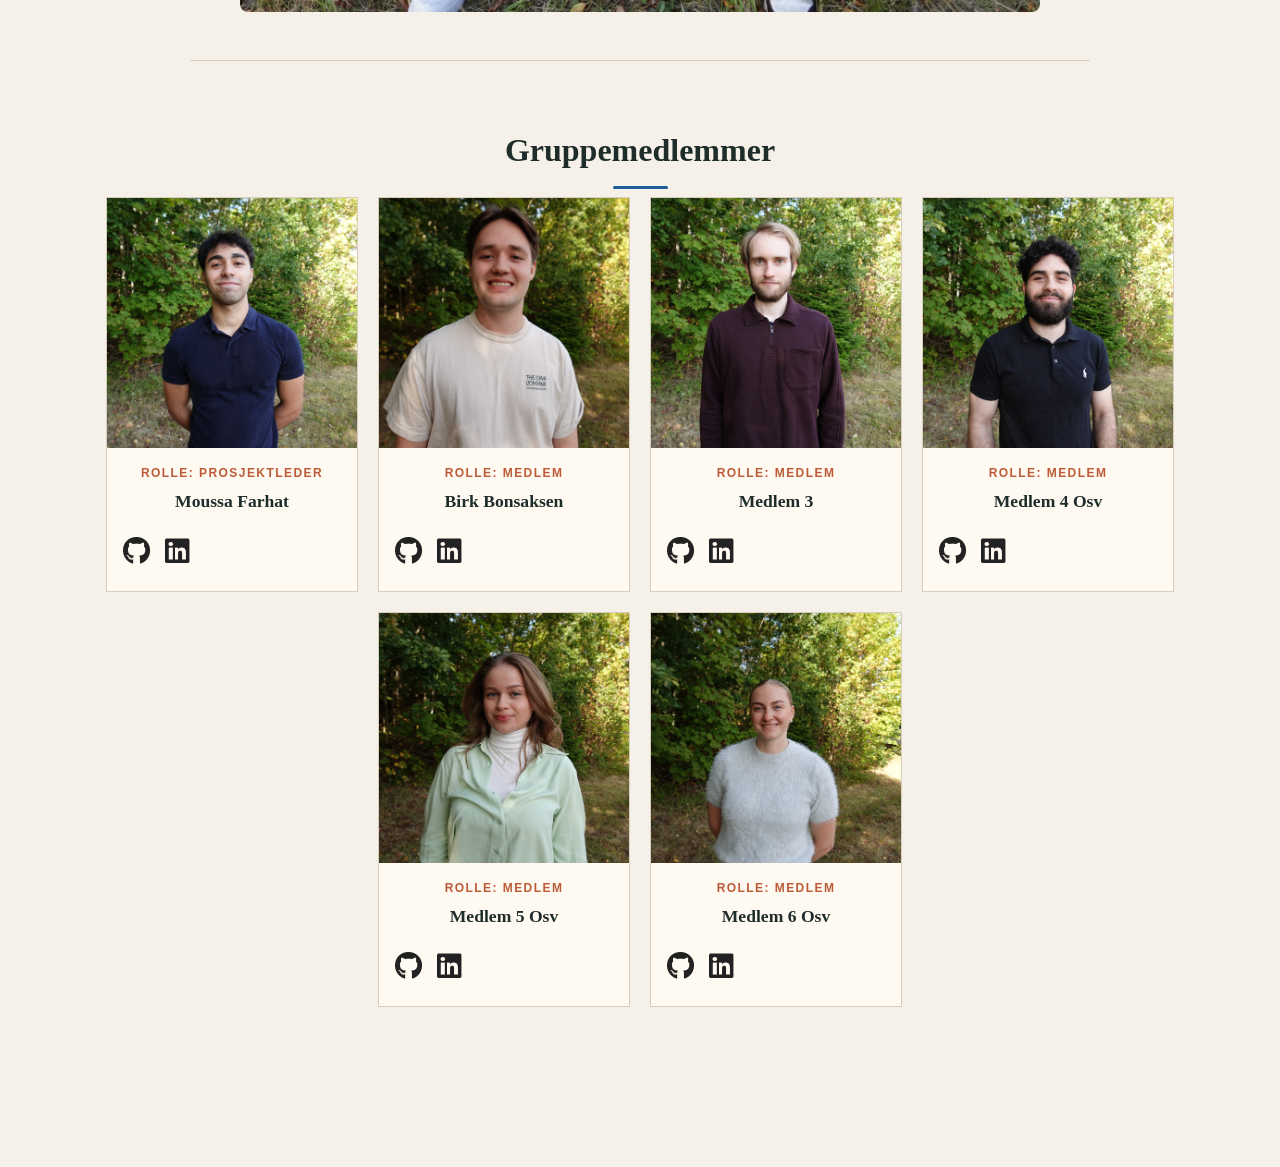
==== commit b7dd2479: "La til info Birk til Moussa Branch og github linkedin" ====
--- a/Gruppemedlemmer.html
+++ b/Gruppemedlemmer.html
@@ -40,32 +40,32 @@
                     </div>
                 </article>
                 <article class="card" tabindex="0" 
-                data-good-at="ifjeowjfioewjfoije" 
-                data-more-info="iwefewofjiewj">
+                data-good-at="Problemløsning, teknisk kompetanse" 
+                data-more-info="Jeg er 22 år, og kommer fra Trondheim. Gjennom studiet mitt i IT og Informasjonssystemer har jeg lært mye om hvordan it systemer burde utformes, og hvilket fokus man burde ha som utvikler. Mitt favoritt område er problemløsning, da jeg syns det er spennde å se resultater av arbeidet mitt. Derfor gleder jeg meg til å delta på et større prosjekt hvor jeg kan utforske mer av hvordan det er å jobbe med utvikling.">
                     <img src="Bilder/Birk.JPG" alt="Birk Bonsaksen">
                     <div class="card-content">
                         <p class="card-role">Rolle: Medlem</p>
-                        <h3>Medlem 2</h3>
+                        <h3>Birk Bonsaksen</h3>
                         <div class="social-links">
-                            <a href="https://github.com/" target="_blank" aria-label="GitHub">
+                            <a href="https://github.com/Birkbon" target="_blank" aria-label="GitHub">
                                 <i class="fa-brands fa-github"></i>
                             </a>
-                            <a href="" target="_blank" aria-label="LinkedIn">
+                            <a href="https://www.linkedin.com/in/birk-bonsaksen-926aa542a/" target="_blank" aria-label="LinkedIn">
                                 <i class="fa-brands fa-linkedin"></i>
                             </a>
                         </div>
                     </div>
                 </article>
-                <article class="card" tabindex="0" data-good-at="etc" data-more-info="etc">
+                <article class="card" tabindex="0" data-good-at="Design og planlegging" data-more-info="Jeg er 26 år og kommer fra Skien. Jeg er kreativ, engasjert, og løsningsorientert. Jeg har stor interesse for teknologi og teknologiens utvikling. En av mine styrker er å finne løsninger ved å se på et problem fra et nytt perspektiv. Jeg har et øye for design, og syntes det er gøy å jobbe med det visuelle. It-studiet har lært meg grunnleggende ferdigheter i programmering, webdesign, og databaser, samt hvordan man gjennomfører et prosjekt fra planlegging til ferdigstilling.">
                     <img src="Bilder/Sander.JPG" alt="Sander Hauge">
                     <div class="card-content">
                         <p class="card-role">Rolle: Medlem</p>
                         <h3>Medlem 3</h3>
                         <div class="social-links">
-                            <a href="" target="_blank" aria-label="GitHub">
+                            <a href="https://github.com/Shauge934" target="_blank" aria-label="GitHub">
                                 <i class="fa-brands fa-github"></i>
                             </a>
-                            <a href="" target="_blank" aria-label="LinkedIn">
+                            <a href="https://www.linkedin.com/" target="_blank" aria-label="LinkedIn">
                                 <i class="fa-brands fa-linkedin"></i>
                             </a>
                         </div>
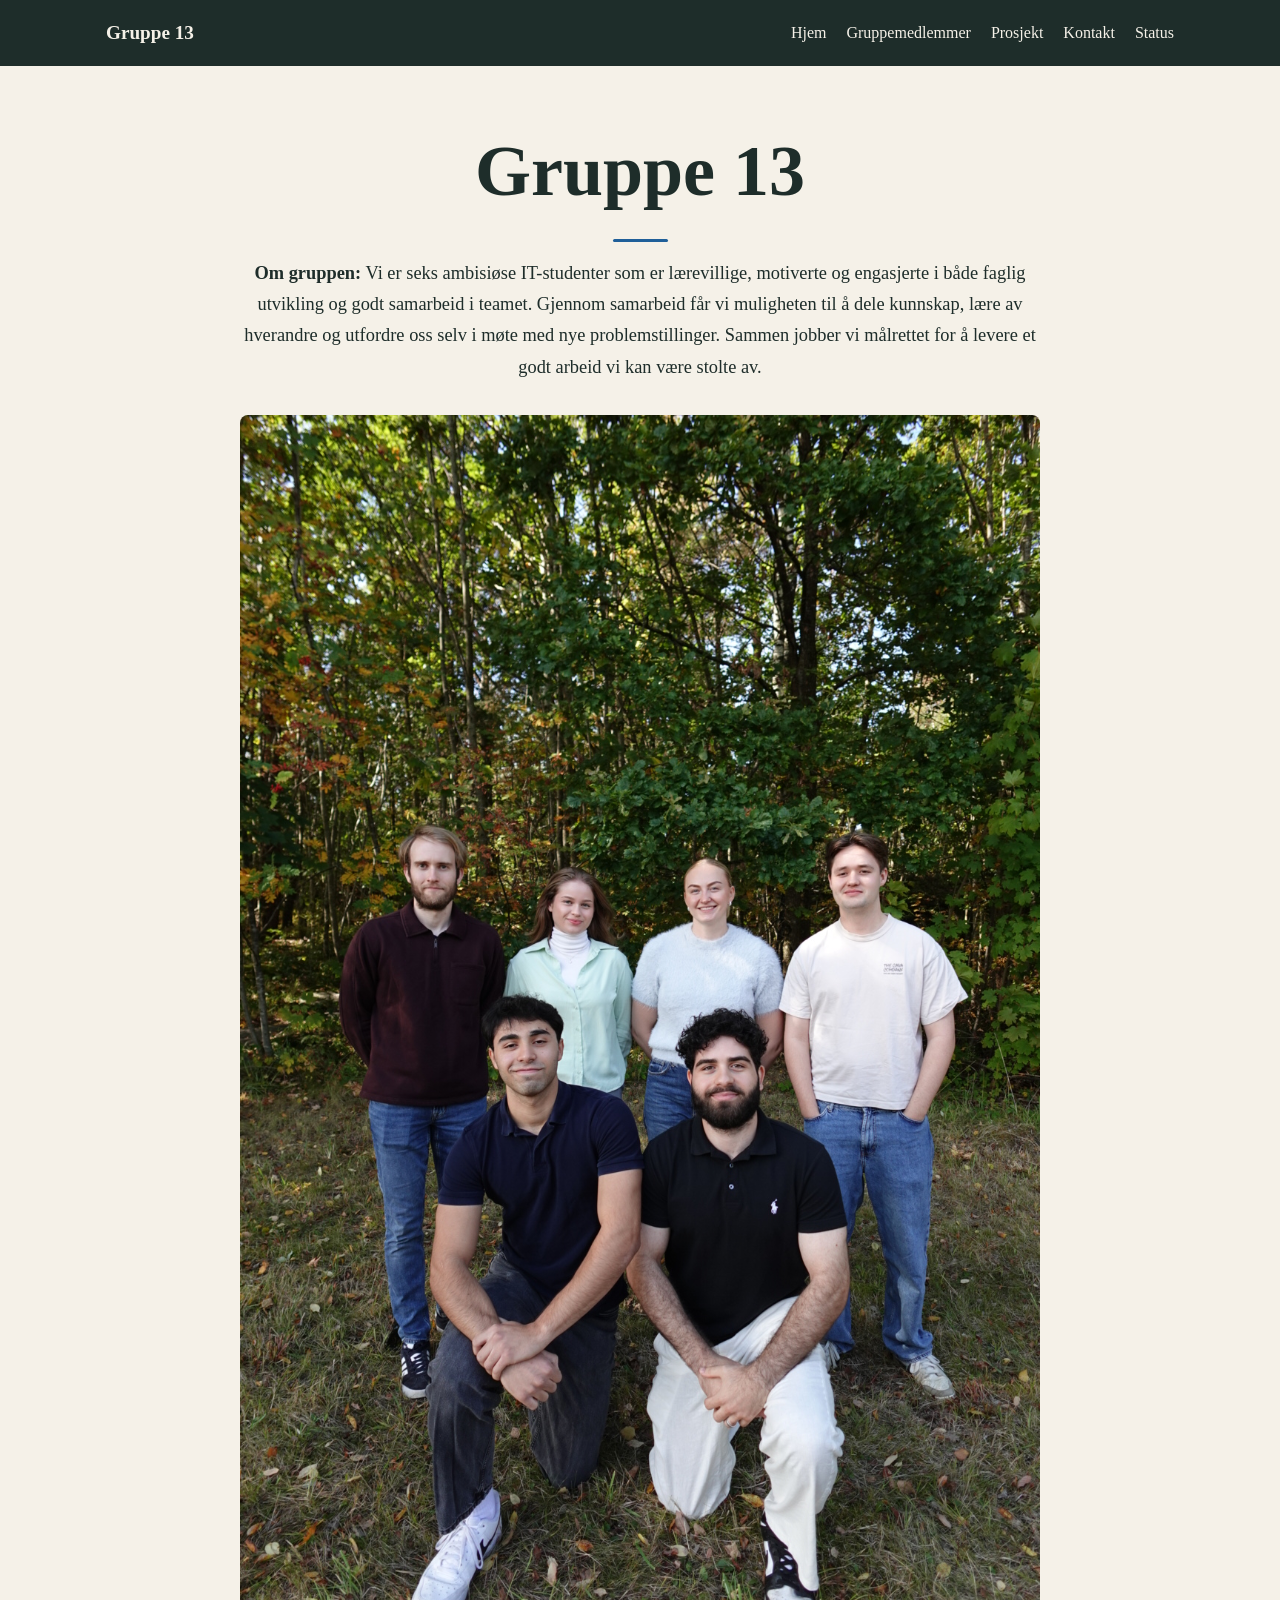
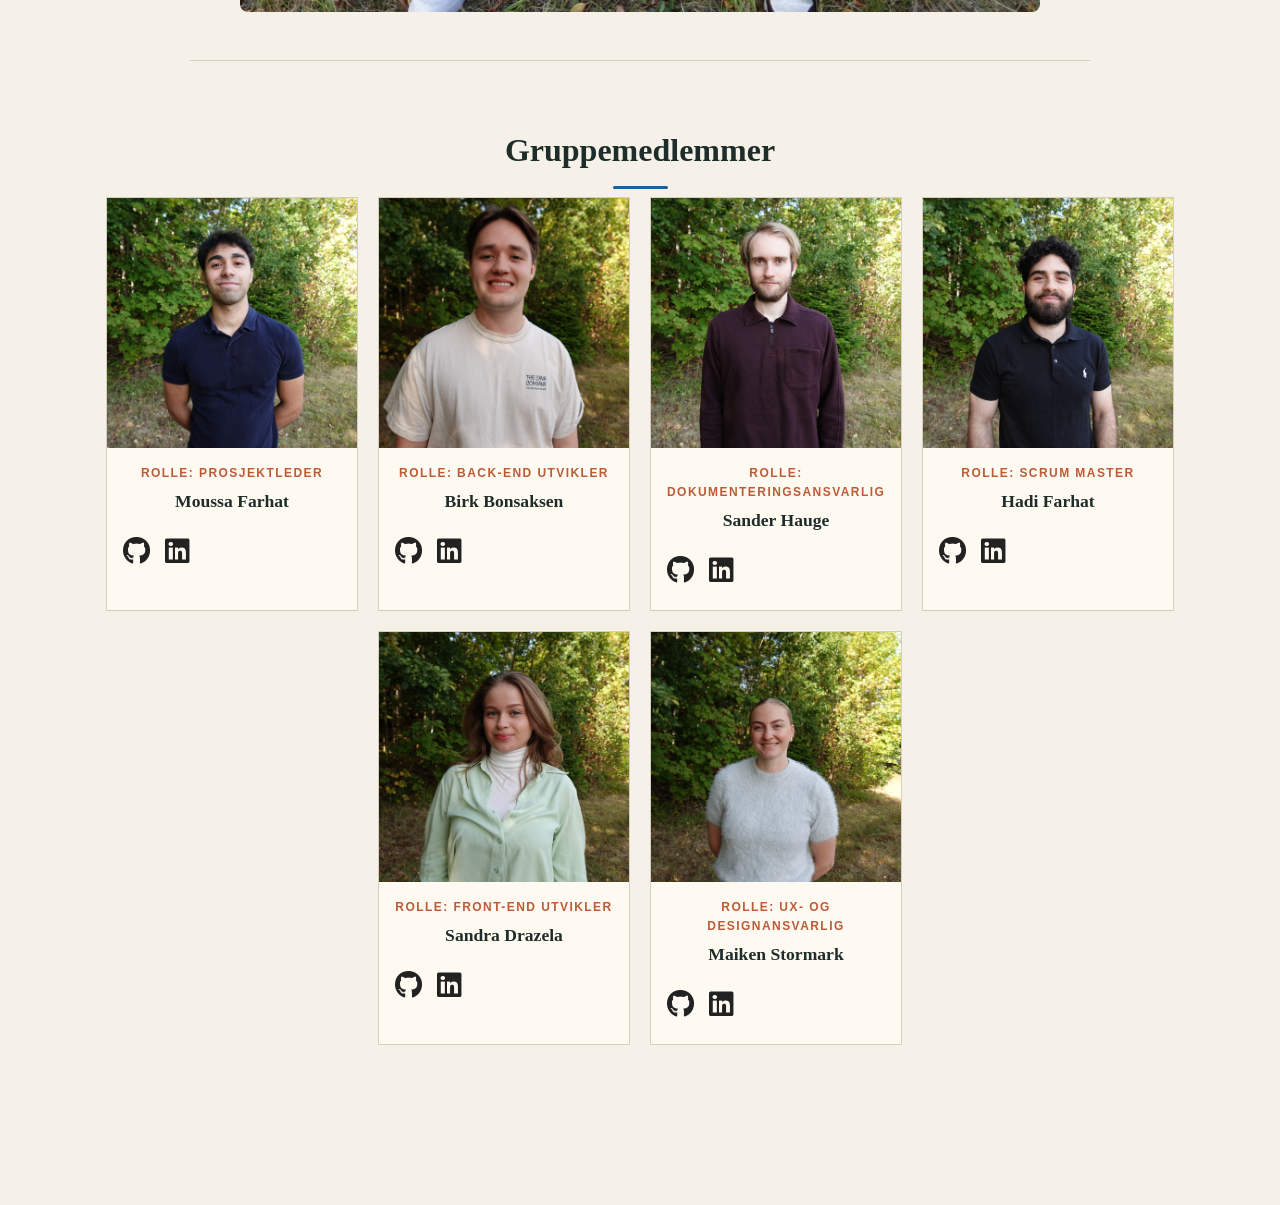
==== commit ed818f28: "Legge til all informasjon og lenker" ====
--- a/Gruppemedlemmer.html
+++ b/Gruppemedlemmer.html
@@ -44,7 +44,7 @@
                 data-more-info="Jeg er 22 år, og kommer fra Trondheim. Gjennom studiet mitt i IT og Informasjonssystemer har jeg lært mye om hvordan it systemer burde utformes, og hvilket fokus man burde ha som utvikler. Mitt favoritt område er problemløsning, da jeg syns det er spennde å se resultater av arbeidet mitt. Derfor gleder jeg meg til å delta på et større prosjekt hvor jeg kan utforske mer av hvordan det er å jobbe med utvikling.">
                     <img src="Bilder/Birk.JPG" alt="Birk Bonsaksen">
                     <div class="card-content">
-                        <p class="card-role">Rolle: Medlem</p>
+                        <p class="card-role">Rolle: Back-end utvikler</p>
                         <h3>Birk Bonsaksen</h3>
                         <div class="social-links">
                             <a href="https://github.com/Birkbon" target="_blank" aria-label="GitHub">
@@ -59,8 +59,8 @@
                 <article class="card" tabindex="0" data-good-at="Design og planlegging" data-more-info="Jeg er 26 år og kommer fra Skien. Jeg er kreativ, engasjert, og løsningsorientert. Jeg har stor interesse for teknologi og teknologiens utvikling. En av mine styrker er å finne løsninger ved å se på et problem fra et nytt perspektiv. Jeg har et øye for design, og syntes det er gøy å jobbe med det visuelle. It-studiet har lært meg grunnleggende ferdigheter i programmering, webdesign, og databaser, samt hvordan man gjennomfører et prosjekt fra planlegging til ferdigstilling.">
                     <img src="Bilder/Sander.JPG" alt="Sander Hauge">
                     <div class="card-content">
-                        <p class="card-role">Rolle: Medlem</p>
-                        <h3>Medlem 3</h3>
+                        <p class="card-role">Rolle: Dokumenteringsansvarlig</p>
+                        <h3>Sander Hauge</h3>
                         <div class="social-links">
                             <a href="https://github.com/Shauge934" target="_blank" aria-label="GitHub">
                                 <i class="fa-brands fa-github"></i>
@@ -74,43 +74,46 @@
                 <article class="card" tabindex="0" data-good-at="" data-more-info="">
                     <img src="Bilder/Hadi.JPG" alt="Hadi Farhat">
                     <div class="card-content">
-                        <p class="card-role">Rolle: Medlem</p>
-                        <h3>Medlem 4 Osv</h3>
+                        <p class="card-role">Rolle: Scrum Master</p>
+                        <h3>Hadi Farhat</h3>
                         <div class="social-links">
-                            <a href="" target="_blank" aria-label="GitHub">
+                            <a href="https://github.com/05hadi" target="_blank" aria-label="GitHub">
                                 <i class="fa-brands fa-github"></i>
                             </a>
-                            <a href="" target="_blank" aria-label="LinkedIn">
+                            <a href="https://www.linkedin.com/in/hadi-farhat-28190332a/" target="_blank" aria-label="LinkedIn">
                                 <i class="fa-brands fa-linkedin"></i>
                             </a>
                         </div>
                     </div>
                 </article>
-                <article class="card" tabindex="0" data-good-at="" data-more-info="">
+                <article class="card" tabindex="0" data-good-at="Sikkerhetsfokus, systemforståelse" data-more-info="Jeg er 24 år og kommer fra Grimstad. Som person er jeg nysgjerrig, engasjert og opptatt av å lære nye ting og utvikle meg både faglig og personlig. Styrkene mine ligger i samarbeid og struktur, og gjennom min tidligere rolle som leder i studentforeningen for IT-studenter har jeg fått verdifull erfaring med å koordinere oppgaver, følge opp et team og skape god dynamikk.
+
+Mine interesser ligger innenfor design, brukervennlighet og skjæringspunktet mellom mennesker, organisasjon og teknologi. Gjennom studiet har jeg blitt opptatt av hvordan digitale løsninger tilpasses ulike brukerbehov og bidra til å effektivisere arbeidsprosesser.">
                     <img src="Bilder/Sandra.JPG" alt="Sandra Drazela">
                     <div class="card-content">
-                        <p class="card-role">Rolle: Medlem</p>
-                        <h3>Medlem 5 Osv</h3>
+                        <p class="card-role">Rolle: Front-end utvikler</p>
+                        <h3>Sandra Drazela</h3>
                         <div class="social-links">
-                            <a href="" target="_blank" aria-label="GitHub">
+                            <a href="https://github.com/sandradrazela" target="_blank" aria-label="GitHub">
                                 <i class="fa-brands fa-github"></i>
                             </a>
-                            <a href="" target="_blank" aria-label="LinkedIn">
+                            <a href="https://www.linkedin.com/in/sandra-drazela" target="_blank" aria-label="LinkedIn">
                                 <i class="fa-brands fa-linkedin"></i>
                             </a>
                         </div>
                     </div>
                 </article>
-                <article class="card" tabindex="0" data-good-at="" data-more-info="">
+                <article class="card" tabindex="0" data-good-at="Front-end utvikling, UX-design" data-more-info="Jeg er 25 år og kommer fra Vennesla. Jeg liker å jobbe med mennesker og har erfaring både fra å jobbe på skole, støttekontakt og som fengselsbetjent. Jeg trives godt i et team og synes det er spennende å bli kjent og lære av brukere og kunder. 
+Interessen for IT kom fordi faget er kreativt, nyskapende og gir mange ulike muligheter. Jeg er spesielt interessert i brukerfokus, universell utforming og brukergrenesnitt. Det er motiverende å se hvordan et prosjekt kan utvikle seg fra en ide og samtaler til et faktisk program. Jeg liker godt å lære nye ting og ser frem til å utvikle meg videre gjennom dette prosjektet.">
                     <img src="Bilder/Maiken.JPG" alt="Maiken Stormark">
                     <div class="card-content">
-                        <p class="card-role">Rolle: Medlem</p>
-                        <h3>Medlem 6 Osv</h3>
+                        <p class="card-role">Rolle: Ux- og designansvarlig</p>
+                        <h3>Maiken Stormark</h3>
                         <div class="social-links">
-                            <a href="" target="_blank" aria-label="GitHub">
+                            <a href="https://github.com/Maikenss" target="_blank" aria-label="GitHub">
                                 <i class="fa-brands fa-github"></i>
                             </a>
-                            <a href="" target="_blank" aria-label="LinkedIn">
+                            <a href="https://www.linkedin.com/in/maiken-stormark-7478352b5" target="_blank" aria-label="LinkedIn">
                                 <i class="fa-brands fa-linkedin"></i>
                             </a>
                         </div>
